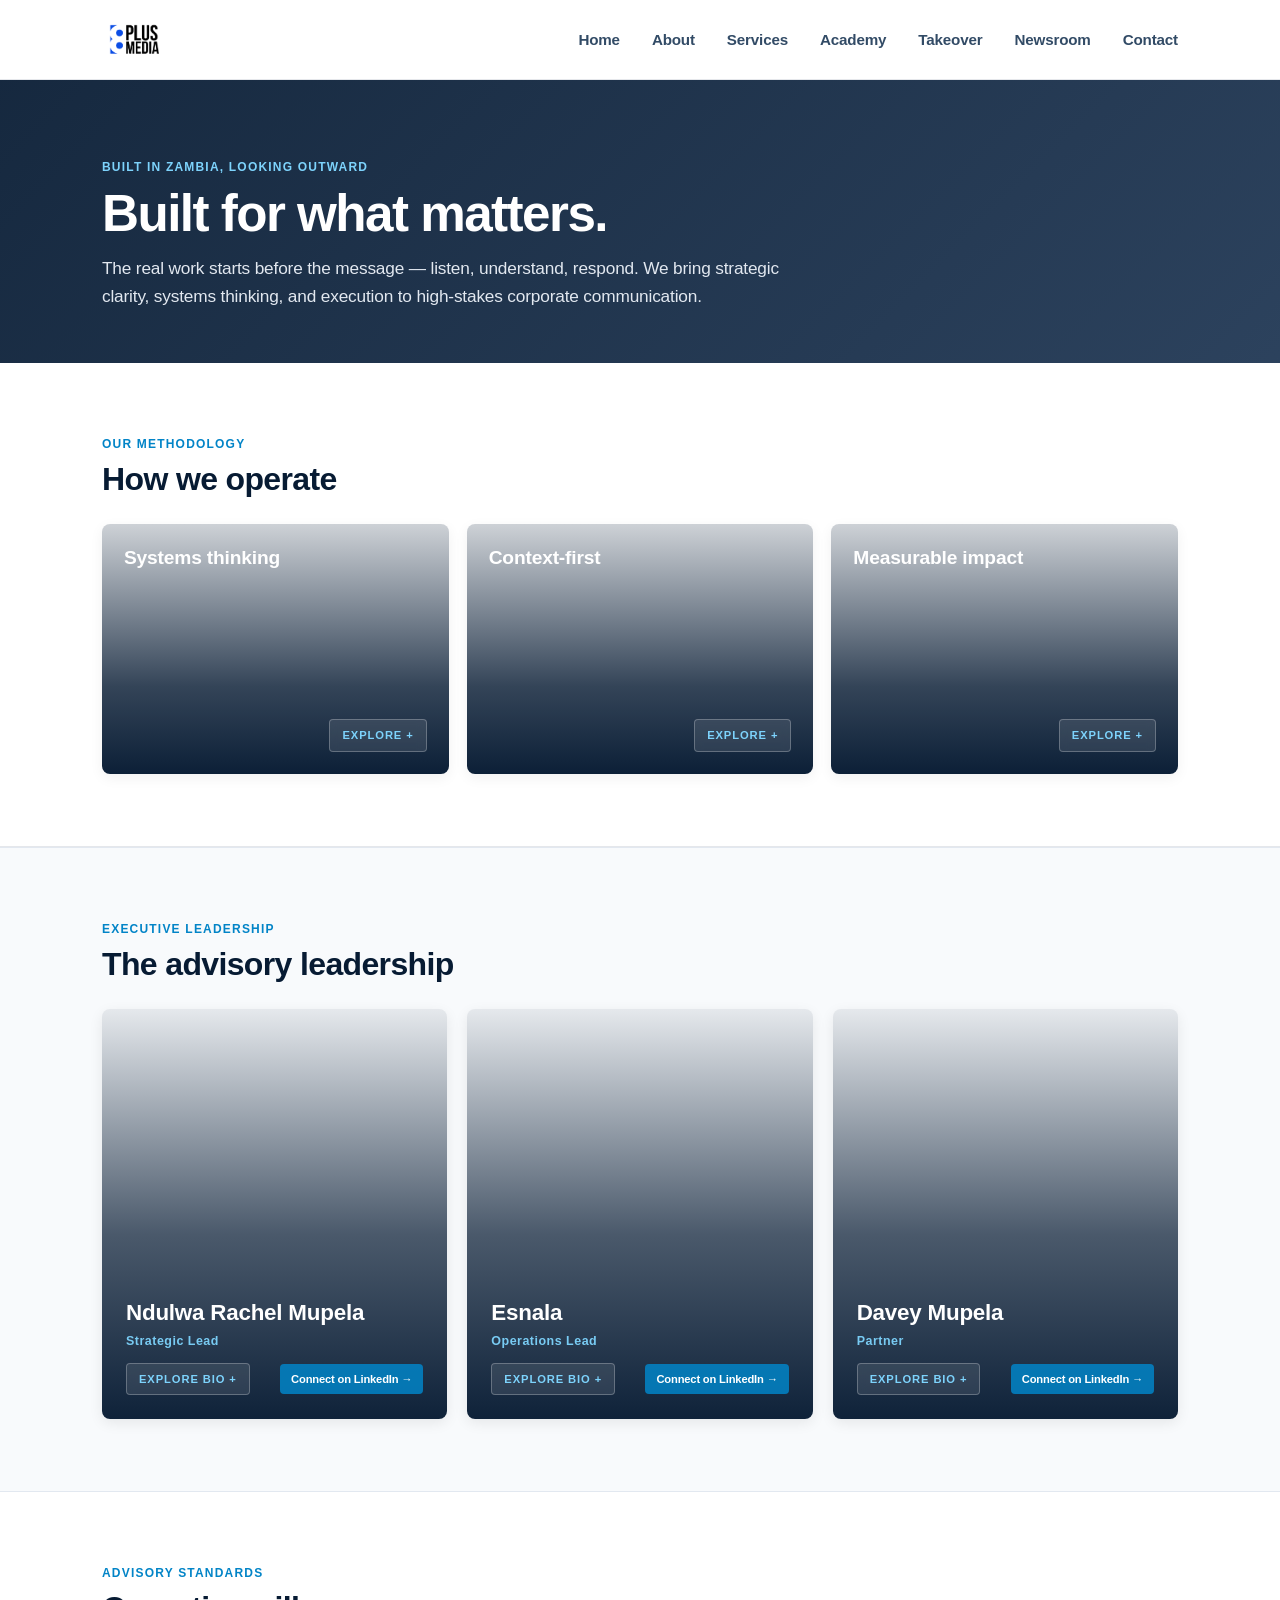
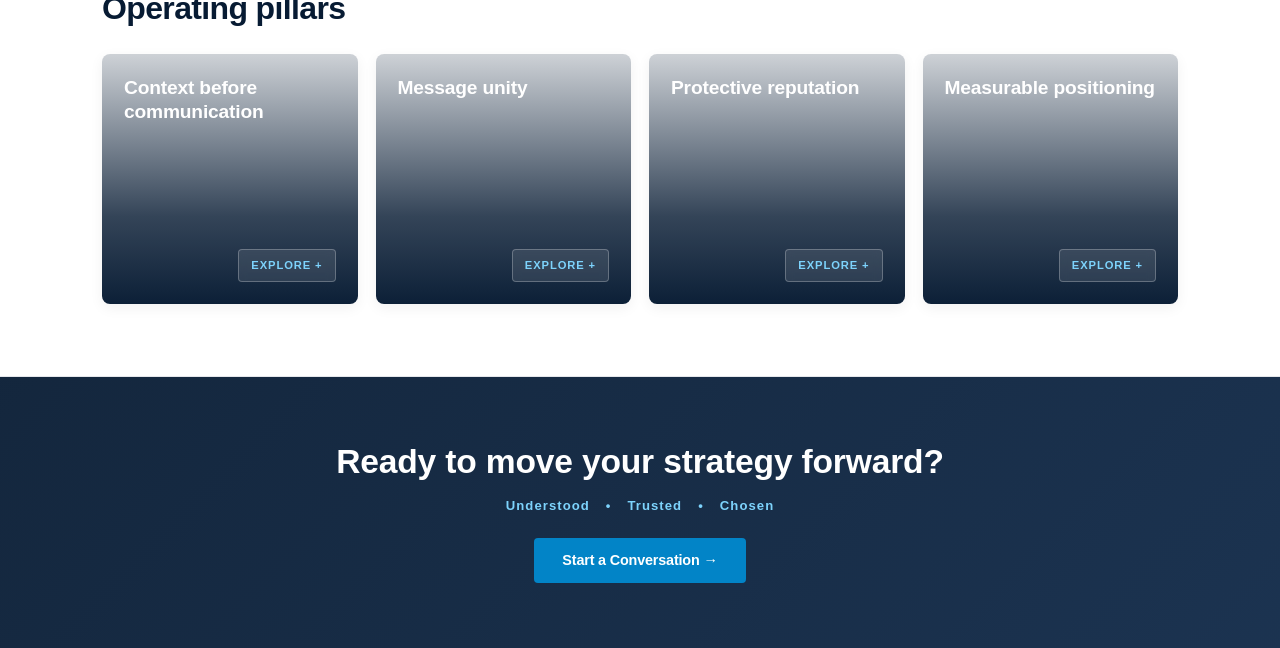
==== about.html @ b566c493 "Update about.html" ====
<!DOCTYPE html>
<html lang="en">
<head>
    <meta charset="UTF-8">
    <meta name="viewport" content="width=device-width, initial-scale=1.0">

    <title>About | Eightplus Media</title>
    <meta name="description" content="Strategic communications advisory grounded in systems thinking, reputation, and measurable impact. Built in Zambia, looking outward.">

    <link rel="stylesheet" href="./style.css">

    <style>
        :root {
            --navy-deep: #071b33;
            --navy-mid: #0f2847;
            --slate-body: #334155;
            --accent-blue: #0284c7;
            --accent-light: #7dd3fc;
            --bg-light: #f8fafc;
            --border: #e2e8f0;
        }

        * {
            box-sizing: border-box;
        }

        html {
            scroll-behavior: smooth;
        }

        body {
            color: var(--slate-body);
            background-color: #ffffff;
            font-family: -apple-system, BlinkMacSystemFont, "Segoe UI", Roboto, Helvetica, Arial, sans-serif;
            line-height: 1.5;
            margin: 0;
            overflow-x: hidden;
        }

        button,
        a {
            font-family: inherit;
        }

        .container {
            width: min(90%, 1200px);
            margin: 0 auto;
        }

        /* =========================
           HERO
        ========================= */

        .page-hero {
            padding: 78px 0 52px;
            background:
                linear-gradient(
                    135deg,
                    rgba(7, 27, 51, 0.94) 0%,
                    rgba(15, 40, 71, 0.88) 100%
                ),
                url('https://images.unsplash.com/photo-1497366216548-37526070297c?auto=format&fit=crop&w=1920&q=80')
                center/cover no-repeat;
            color: #ffffff;
        }

        .hero-tagline {
            font-size: 0.75rem;
            font-weight: 700;
            text-transform: uppercase;
            letter-spacing: 0.1em;
            color: var(--accent-light);
            display: block;
            margin-bottom: 10px;
        }

        .page-title {
            font-size: clamp(2.25rem, 5vw, 3.2rem);
            font-weight: 800;
            line-height: 1.08;
            margin: 0 0 14px;
            letter-spacing: -0.03em;
        }

        .hero-description {
            font-size: 1.08rem;
            font-weight: 400;
            color: #e2e8f0;
            max-width: 720px;
            margin: 0;
            line-height: 1.6;
        }

        /* =========================
           GENERAL SECTIONS
        ========================= */

        .section-padding {
            padding: 72px 0;
        }

        .eyebrow {
            font-size: 0.75rem;
            font-weight: 700;
            text-transform: uppercase;
            letter-spacing: 0.1em;
            color: var(--accent-blue);
            display: block;
            margin-bottom: 7px;
        }

        .section-title {
            font-size: clamp(1.7rem, 4vw, 2rem);
            font-weight: 750;
            margin: 0 0 26px;
            color: var(--navy-deep);
            letter-spacing: -0.02em;
            line-height: 1.2;
        }

        /* =========================
           APPROACH / PILLAR CARDS
        ========================= */

        .grid-3 {
            display: grid;
            grid-template-columns: repeat(3, minmax(0, 1fr));
            gap: 18px;
        }

        .grid-4 {
            display: grid;
            grid-template-columns: repeat(4, minmax(0, 1fr));
            gap: 18px;
        }

        .about-card {
            position: relative;
            min-height: 250px;
            border-radius: 8px;
            overflow: hidden;
            display: flex;
            flex-direction: column;
            justify-content: space-between;
            padding: 22px;
            color: #ffffff;
            cursor: pointer;
            box-shadow: 0 4px 14px rgba(0, 0, 0, 0.06);
            transition:
                transform 0.3s ease,
                box-shadow 0.3s ease;
        }

        .about-card::before {
            content: '';
            position: absolute;
            inset: 0;
            background-size: cover;
            background-position: center;
            transition: transform 0.5s ease;
            z-index: 1;
        }

        .about-card::after {
            content: '';
            position: absolute;
            inset: 0;
            background:
                linear-gradient(
                    180deg,
                    rgba(7, 27, 51, 0.2) 0%,
                    rgba(7, 27, 51, 0.82) 65%,
                    rgba(7, 27, 51, 0.98) 100%
                );
            z-index: 2;
        }

        .about-card:hover {
            transform: translateY(-3px);
            box-shadow: 0 12px 25px rgba(7, 27, 51, 0.12);
        }

        .about-card:hover::before {
            transform: scale(1.05);
        }

        .card-app-1::before {
            background-image: url('https://images.unsplash.com/photo-1507679799987-c73779587ccf?auto=format&fit=crop&w=800&q=80');
        }

        .card-app-2::before {
            background-image: url('https://images.unsplash.com/photo-1522071820081-009f0129c71c?auto=format&fit=crop&w=800&q=80');
        }

        .card-app-3::before {
            background-image: url('https://images.unsplash.com/photo-1464822759023-fed622ff2c3b?auto=format&fit=crop&w=800&q=80');
        }

        .card-pil-1::before {
            background-image: url('https://images.unsplash.com/photo-1455390582262-044cdead277a?auto=format&fit=crop&w=800&q=80');
        }

        .card-pil-2::before {
            background-image: url('https://images.unsplash.com/photo-1511578314322-379afb476865?auto=format&fit=crop&w=800&q=80');
        }

        .card-pil-3::before {
            background-image: url('https://images.unsplash.com/photo-1504384308090-c894fdcc538d?auto=format&fit=crop&w=800&q=80');
        }

        .card-pil-4::before {
            background-image: url('https://images.unsplash.com/photo-1521737604893-d14cc237f11d?auto=format&fit=crop&w=800&q=80');
        }

        .card-top,
        .card-bottom {
            position: relative;
            z-index: 3;
        }

        .card-title {
            font-size: 1.2rem;
            font-weight: 750;
            color: #ffffff;
            margin: 0;
            line-height: 1.25;
        }

        .card-bottom {
            display: flex;
            flex-direction: column;
            align-items: flex-end;
            width: 100%;
        }

        .explore-btn {
            font-size: 0.7rem;
            font-weight: 700;
            letter-spacing: 0.08em;
            color: var(--accent-light);
            text-transform: uppercase;
            background: rgba(255, 255, 255, 0.1);
            backdrop-filter: blur(4px);
            padding: 7px 12px;
            border-radius: 4px;
            border: 1px solid rgba(255, 255, 255, 0.25);
            cursor: pointer;
            transition: all 0.2s ease;
        }

        .about-card:hover .explore-btn,
        .leader-card:hover .explore-btn {
            background: var(--accent-blue);
            border-color: var(--accent-blue);
            color: #ffffff;
        }

        .card-revealed-info {
            display: none;
            width: 100%;
            margin-bottom: 12px;
            padding-top: 10px;
            border-top: 1px solid rgba(255, 255, 255, 0.2);
            animation: fadeIn 0.25s ease;
        }

        .card-subtitle {
            font-size: 0.85rem;
            font-weight: 700;
            color: var(--accent-light);
            margin-bottom: 4px;
        }

        .card-body-text {
            font-size: 0.8rem;
            color: #e2e8f0;
            line-height: 1.5;
        }

        .about-card.is-expanded {
            min-height: 250px;
        }

        .about-card.is-expanded .card-revealed-info {
            display: block;
        }

        /* =========================
           LEADERSHIP
        ========================= */

        .leadership-section {
            background-color: var(--bg-light);
            border-top: 1px solid var(--border);
            border-bottom: 1px solid var(--border);
        }

        .grid-leaders {
            display: grid;
            grid-template-columns: repeat(3, minmax(0, 1fr));
            gap: 20px;
        }

        .leader-card {
            position: relative;
            min-height: 410px;
            border-radius: 8px;
            overflow: hidden;
            display: flex;
            flex-direction: column;
            justify-content: flex-end;
            padding: 24px;
            color: #ffffff;
            cursor: pointer;
            box-shadow: 0 4px 14px rgba(0, 0, 0, 0.08);
            transition:
                transform 0.3s ease,
                box-shadow 0.3s ease;
        }

        .leader-card::before {
            content: '';
            position: absolute;
            inset: 0;
            background-size: cover;
            background-position: center top;
            transition: transform 0.5s ease;
            z-index: 1;
        }

        .leader-card::after {
            content: '';
            position: absolute;
            inset: 0;
            background:
                linear-gradient(
                    180deg,
                    rgba(7, 27, 51, 0.08) 0%,
                    rgba(7, 27, 51, 0.72) 55%,
                    rgba(7, 27, 51, 0.97) 100%
                );
            z-index: 2;
        }

        .leader-card:hover {
            transform: translateY(-3px);
            box-shadow: 0 12px 28px rgba(7, 27, 51, 0.12);
        }

        .leader-card:hover::before {
            transform: scale(1.03);
        }

        .leader-1-img::before {
            background-image: url('https://images.unsplash.com/photo-1573496359142-b8d87734a5a2?auto=format&fit=crop&w=900&q=80');
        }

        .leader-2-img::before {
            background-image: url('https://images.unsplash.com/photo-1580894732413-a75151b1424b?auto=format&fit=crop&w=900&q=80');
        }

        /*
         * Davey Mupela
         * Replace this image URL with Davey's actual portrait
         * when you have it.
         */
        .leader-3-img::before {
            background-image: url('https://images.unsplash.com/photo-1500648767791-00dcc994a43e?auto=format&fit=crop&w=900&q=80');
        }

        .leader-content {
            position: relative;
            z-index: 3;
            width: 100%;
        }

        .leader-name {
            font-size: 1.4rem;
            font-weight: 750;
            color: #ffffff;
            margin: 0 0 5px;
            letter-spacing: -0.01em;
            line-height: 1.2;
        }

        .leader-role-title {
            font-size: 0.78rem;
            font-weight: 700;
            color: var(--accent-light);
            text-transform: none;
            letter-spacing: 0.04em;
            margin: 0;
            opacity: 0.95;
        }

        .leader-revealed-bio {
            display: none;
            margin-top: 14px;
            padding-top: 14px;
            border-top: 1px solid rgba(255, 255, 255, 0.2);
            animation: fadeIn 0.25s ease;
        }

        .leader-bio-text {
            font-size: 0.84rem;
            color: #e2e8f0;
            line-height: 1.5;
            margin-bottom: 16px;
        }

        .leader-footer {
            display: flex;
            justify-content: space-between;
            align-items: center;
            gap: 10px;
            width: 100%;
            margin-top: 12px;
        }

        .linkedin-link {
            font-size: 0.7rem;
            font-weight: 700;
            color: #ffffff;
            background: rgba(2, 132, 199, 0.85);
            padding: 7px 11px;
            border-radius: 4px;
            text-decoration: none;
            transition: background 0.2s ease;
            display: inline-flex;
            align-items: center;
            gap: 5px;
            white-space: nowrap;
        }

        .linkedin-link:hover {
            background: var(--accent-blue);
        }

        .leader-card.is-expanded .leader-revealed-bio {
            display: block;
        }

        /* =========================
           CLOSING BANNER
        ========================= */

        .closing-banner {
            padding: 65px 0;
            background:
                linear-gradient(
                    135deg,
                    rgba(7, 27, 51, 0.95) 0%,
                    rgba(15, 40, 71, 0.95) 100%
                ),
                url('https://images.unsplash.com/photo-1517245386807-bb43f82c33c4?auto=format&fit=crop&w=1920&q=80')
                center/cover no-repeat;
            color: #ffffff;
            text-align: center;
        }

        .closing-banner h2 {
            font-size: clamp(1.7rem, 4vw, 2.1rem);
            font-weight: 800;
            margin: 0 0 14px;
            line-height: 1.2;
        }

        .brand-pillars {
            display: flex;
            justify-content: center;
            gap: 16px;
            font-size: 0.82rem;
            font-weight: 700;
            letter-spacing: 0.08em;
            color: var(--accent-light);
            margin-bottom: 22px;
        }

        .btn-primary {
            display: inline-block;
            background-color: var(--accent-blue);
            color: #ffffff;
            padding: 12px 28px;
            border-radius: 4px;
            font-weight: 700;
            font-size: 0.9rem;
            text-decoration: none;
            transition: background 0.2s ease;
        }

        .btn-primary:hover {
            background-color: #0369a1;
        }

        /* =========================
           ANIMATION
        ========================= */

        @keyframes fadeIn {
            from {
                opacity: 0;
                transform: translateY(4px);
            }

            to {
                opacity: 1;
                transform: translateY(0);
            }
        }

        /* =========================
           TABLET
        ========================= */

        @media (max-width: 1100px) {
            .grid-4 {
                grid-template-columns: repeat(2, minmax(0, 1fr));
            }

            .grid-leaders {
                grid-template-columns: repeat(2, minmax(0, 1fr));
            }
        }

        /* =========================
           MOBILE
        ========================= */

        @media (max-width: 768px) {

            .container {
                width: 92%;
            }

            .page-hero {
                padding: 58px 0 38px;
            }

            .page-title {
                font-size: 2.15rem;
            }

            .hero-description {
                font-size: 1rem;
                line-height: 1.6;
            }

            .section-padding {
                padding: 55px 0;
            }

            .grid-3,
            .grid-4,
            .grid-leaders {
                grid-template-columns: 1fr;
            }

            .about-card {
                min-height: 220px;
            }

            .leader-card {
                min-height: 350px;
            }

            .leader-footer {
                align-items: stretch;
                flex-direction: column;
            }

            .leader-footer .explore-btn,
            .linkedin-link {
                width: 100%;
                justify-content: center;
                text-align: center;
            }

            .brand-pillars {
                flex-direction: column;
                gap: 5px;
            }

            .btn-primary {
                width: 100%;
                max-width: 320px;
            }
        }

        /* =========================
           SMALL PHONES
        ========================= */

        @media (max-width: 420px) {

            .container {
                width: 92%;
            }

            .page-title {
                font-size: 1.95rem;
            }

            .section-title {
                font-size: 1.65rem;
            }

            .about-card {
                padding: 20px;
            }

            .leader-card {
                min-height: 330px;
                padding: 20px;
            }

            .leader-name {
                font-size: 1.3rem;
            }
        }

        @media (prefers-reduced-motion: reduce) {
            html {
                scroll-behavior: auto;
            }

            .about-card,
            .leader-card,
            .about-card::before,
            .leader-card::before {
                transition: none;
            }
        }
    </style>
</head>

<body>

    <!-- NAVBAR -->
    <div id="navbar-placeholder"></div>

    <main>

        <!-- =========================
             HERO
        ========================= -->

        <section class="page-hero">
            <div class="container">

                <span class="hero-tagline">
                    Built in Zambia, Looking Outward
                </span>

                <h1 class="page-title">
                    Built for what matters.
                </h1>

                <p class="hero-description">
                    The real work starts before the message — listen, understand, respond. We bring strategic clarity, systems thinking, and execution to high-stakes corporate communication.
                </p>

            </div>
        </section>


        <!-- =========================
             OUR APPROACH
        ========================= -->

        <section class="section-padding">

            <div class="container">

                <span class="eyebrow">
                    Our Methodology
                </span>

                <h2 class="section-title">
                    How we operate
                </h2>

                <div class="grid-3">

                    <!-- SYSTEMS THINKING -->

                    <div class="about-card card-app-1">

                        <div class="card-top">
                            <h3 class="card-title">
                                Systems thinking
                            </h3>
                        </div>

                        <div class="card-bottom">

                            <div class="card-revealed-info">
                                <div class="card-subtitle">
                                    Beyond isolated PR tactics.
                                </div>

                                <div class="card-body-text">
                                    We view communications through an organisational lens, mapping stakeholders, regulatory dynamics, and public sentiment before taking action.
                                </div>
                            </div>

                            <button class="explore-btn" type="button">
                                Explore +
                            </button>

                        </div>

                    </div>


                    <!-- CONTEXT FIRST -->

                    <div class="about-card card-app-2">

                        <div class="card-top">
                            <h3 class="card-title">
                                Context-first
                            </h3>
                        </div>

                        <div class="card-bottom">

                            <div class="card-revealed-info">
                                <div class="card-subtitle">
                                    Understand the terrain.
                                </div>

                                <div class="card-body-text">
                                    Every industry operates under distinct pressures. We shape messaging around regulatory context, market realities, and leadership goals.
                                </div>
                            </div>

                            <button class="explore-btn" type="button">
                                Explore +
                            </button>

                        </div>

                    </div>


                    <!-- MEASURABLE IMPACT -->

                    <div class="about-card card-app-3">

                        <div class="card-top">
                            <h3 class="card-title">
                                Measurable impact
                            </h3>
                        </div>

                        <div class="card-bottom">

                            <div class="card-revealed-info">
                                <div class="card-subtitle">
                                    Work that moves outcomes.
                                </div>

                                <div class="card-body-text">
                                    We focus on strategic progression — building narrative authority, protecting institutional trust, and supporting clear decision-making.
                                </div>
                            </div>

                            <button class="explore-btn" type="button">
                                Explore +
                            </button>

                        </div>

                    </div>

                </div>

            </div>

        </section>


        <!-- =========================
             LEADERSHIP
        ========================= -->

        <section class="section-padding leadership-section">

            <div class="container">

                <span class="eyebrow">
                    Executive Leadership
                </span>

                <h2 class="section-title">
                    The advisory leadership
                </h2>

                <div class="grid-leaders">

                    <!-- NDULWA -->

                    <div class="leader-card leader-1-img">

                        <div class="leader-content">

                            <h3 class="leader-name">
                                Ndulwa Rachel Mupela
                            </h3>

                            <p class="leader-role-title">
                                Strategic Lead
                            </p>

                            <div class="leader-revealed-bio">

                                <div class="leader-bio-text">
                                    Specialises in executive positioning, crisis protocol, stakeholder intelligence, and integrated corporate narratives. Advises institutional leadership and financial entities across Southern Africa.
                                </div>

                            </div>

                            <div class="leader-footer">

                                <button class="explore-btn" type="button">
                                    Explore Bio +
                                </button>

                                <a
                                    href="https://linkedin.com"
                                    target="_blank"
                                    rel="noopener"
                                    class="linkedin-link"
                                    onclick="event.stopPropagation();"
                                >
                                    Connect on LinkedIn →
                                </a>

                            </div>

                        </div>

                    </div>


                    <!-- ESNALA -->

                    <div class="leader-card leader-2-img">

                        <div class="leader-content">

                            <h3 class="leader-name">
                                Esnala
                            </h3>

                            <p class="leader-role-title">
                                Operations Lead
                            </p>

                            <div class="leader-revealed-bio">

                                <div class="leader-bio-text">
                                    Directs operational execution, engagement workflows, and client service delivery across core accounts. Ensures project execution and operational alignment across advisory mandates.
                                </div>

                            </div>

                            <div class="leader-footer">

                                <button class="explore-btn" type="button">
                                    Explore Bio +
                                </button>

                                <a
                                    href="https://linkedin.com"
                                    target="_blank"
                                    rel="noopener"
                                    class="linkedin-link"
                                    onclick="event.stopPropagation();"
                                >
                                    Connect on LinkedIn →
                                </a>

                            </div>

                        </div>

                    </div>


                    <!-- DAVEY -->

                    <div class="leader-card leader-3-img">

                        <div class="leader-content">

                            <h3 class="leader-name">
                                Davey Mupela
                            </h3>

                            <p class="leader-role-title">
                                Partner
                            </p>

                            <div class="leader-revealed-bio">

                                <div class="leader-bio-text">
                                    Add Davey's professional profile and area of responsibility here.
                                </div>

                            </div>

                            <div class="leader-footer">

                                <button class="explore-btn" type="button">
                                    Explore Bio +
                                </button>

                                <a
                                    href="https://linkedin.com"
                                    target="_blank"
                                    rel="noopener"
                                    class="linkedin-link"
                                    onclick="event.stopPropagation();"
                                >
                                    Connect on LinkedIn →
                                </a>

                            </div>

                        </div>

                    </div>

                </div>

            </div>

        </section>


        <!-- =========================
             OPERATING PILLARS
        ========================= -->

        <section class="section-padding">

            <div class="container">

                <span class="eyebrow">
                    Advisory Standards
                </span>

                <h2 class="section-title">
                    Operating pillars
                </h2>

                <div class="grid-4">

                    <div class="about-card card-pil-1">

                        <div class="card-top">
                            <h3 class="card-title">
                                Context before communication
                            </h3>
                        </div>

                        <div class="card-bottom">

                            <div class="card-revealed-info">
                                <div class="card-subtitle">
                                    Landscape analysis.
                                </div>

                                <div class="card-body-text">
                                    Understanding regulatory, market, and stakeholder realities before crafting institutional narrative.
                                </div>
                            </div>

                            <button class="explore-btn" type="button">
                                Explore +
                            </button>

                        </div>

                    </div>


                    <div class="about-card card-pil-2">

                        <div class="card-top">
                            <h3 class="card-title">
                                Message unity
                            </h3>
                        </div>

                        <div class="card-bottom">

                            <div class="card-revealed-info">
                                <div class="card-subtitle">
                                    Single-voice alignment.
                                </div>

                                <div class="card-body-text">
                                    Aligning board, executive leadership, and outward media posture under one unified strategy.
                                </div>
                            </div>

                            <button class="explore-btn" type="button">
                                Explore +
                            </button>

                        </div>

                    </div>


                    <div class="about-card card-pil-3">

                        <div class="card-top">
                            <h3 class="card-title">
                                Protective reputation
                            </h3>
                        </div>

                        <div class="card-bottom">

                            <div class="card-revealed-info">
                                <div class="card-subtitle">
                                    Crisis stewardship.
                                </div>

                                <div class="card-body-text">
                                    Active stewardship focused on safeguarding organisational trust and long-term resilience.
                                </div>
                            </div>

                            <button class="explore-btn" type="button">
                                Explore +
                            </button>

                        </div>

                    </div>


                    <div class="about-card card-pil-4">

                        <div class="card-top">
                            <h3 class="card-title">
                                Measurable positioning
                            </h3>
                        </div>

                        <div class="card-bottom">

                            <div class="card-revealed-info">
                                <div class="card-subtitle">
                                    Outcome-driven.
                                </div>

                                <div class="card-body-text">
                                    Focusing on communications milestones that directly advance commercial and strategic targets.
                                </div>
                            </div>

                            <button class="explore-btn" type="button">
                                Explore +
                            </button>

                        </div>

                    </div>

                </div>

            </div>

        </section>


        <!-- =========================
             CLOSING
        ========================= -->

        <section class="closing-banner">

            <div class="container">

                <h2>
                    Ready to move your strategy forward?
                </h2>

                <div class="brand-pillars">
                    <span>Understood</span>
                    <span>•</span>
                    <span>Trusted</span>
                    <span>•</span>
                    <span>Chosen</span>
                </div>

                <a
                    href="contact.html"
                    class="btn-primary"
                >
                    Start a Conversation →
                </a>

            </div>

        </section>

    </main>


    <!-- CARD INTERACTIONS -->

    <script>
        document.addEventListener('DOMContentLoaded', () => {

            /* Approach + Operating Pillar Cards */

            const aboutCards = document.querySelectorAll('.about-card');

            aboutCards.forEach(card => {

                const btn = card.querySelector('.explore-btn');

                card.addEventListener('click', () => {

                    const isExpanded = card.classList.contains('is-expanded');

                    aboutCards.forEach(otherCard => {

                        otherCard.classList.remove('is-expanded');

                        const otherBtn = otherCard.querySelector('.explore-btn');

                        if (otherBtn) {
                            otherBtn.textContent = 'Explore +';
                        }

                    });

                    if (!isExpanded) {

                        card.classList.add('is-expanded');

                        if (btn) {
                            btn.textContent = 'Close -';
                        }

                    }

                });

            });


            /* Leadership Cards */

            const leaderCards = document.querySelectorAll('.leader-card');

            leaderCards.forEach(card => {

                const btn = card.querySelector('.explore-btn');

                card.addEventListener('click', (event) => {

                    if (event.target.closest('.linkedin-link')) {
                        return;
                    }

                    const isExpanded = card.classList.contains('is-expanded');

                    leaderCards.forEach(otherCard => {

                        otherCard.classList.remove('is-expanded');

                        const otherBtn = otherCard.querySelector('.explore-btn');

                        if (otherBtn) {
                            otherBtn.textContent = 'Explore Bio +';
                        }

                    });

                    if (!isExpanded) {

                        card.classList.add('is-expanded');

                        if (btn) {
                            btn.textContent = 'Close Bio -';
                        }

                    }

                });

            });

        });
    </script>

    <script src="./navbar.js" defer></script>

</body>
</html>
---- style.css ----
/* ==========================================================================
   1. BRAND DESIGN SYSTEM & CSS VARIABLES
   ========================================================================== */
:root {
    /* Brand Colors */
    --bg-main: #F3F4F6;        /* Soft Off-White */
    --bg-surface: #FFFFFF;     /* Pure White */
    --bg-dark: #324B66;        /* Deep Slate Blue */
    --text-primary: #324B66;   /* Slate Blue Body Text */
    --text-dark: #000000;      /* Solid Black Headings */
    --text-muted: #64748B;     /* Muted Grey Body Text */
    --text-light: #FFFFFF;     /* Pure White Text */
    --accent-royal: #185EE0;   /* Brand Royal Blue */
    --accent-cyan: #009BFA;    /* Brand Electric Cyan */
    --accent-aqua: #00ECE7;    /* Brand Vibrant Aqua */
    --border-color: #E5E7EB;   /* Divider Lines */

    /* Layout & Spacing */
    --max-width: 1140px;
    --nav-height: 80px;
    --radius-sm: 6px;
    --radius-md: 10px;
    --radius-lg: 16px;
    --transition-fast: 0.2s ease;
    --transition-smooth: 0.35s cubic-bezier(0.16, 1, 0.3, 1);
    --shadow-subtle: 0 4px 20px rgba(50, 75, 102, 0.06);
    --shadow-card: 0 10px 30px rgba(50, 75, 102, 0.08);
}

/* ==========================================================================
   2. RESET & GLOBAL BASE STYLES
   ========================================================================== */
*, *::before, *::after {
    margin: 0;
    padding: 0;
    box-sizing: border-box;
}

html {
    scroll-behavior: smooth;
    font-size: 16px;
    -webkit-text-size-adjust: 100%;
}

body {
    font-family: -apple-system, BlinkMacSystemFont, "Segoe UI", Roboto, "Helvetica Neue", Arial, sans-serif;
    color: var(--text-primary);
    background-color: var(--bg-main);
    line-height: 1.6;
    letter-spacing: -0.011em;
    -webkit-font-smoothing: antialiased;
    -moz-osx-font-smoothing: grayscale;
    overflow-x: hidden;
}

a {
    color: inherit;
    text-decoration: none;
    transition: color var(--transition-fast), border-color var(--transition-fast);
}

ul, ol {
    list-style: none;
}

img, video, svg {
    max-width: 100%;
    height: auto;
    display: block;
}

button, input, textarea, select {
    font: inherit;
    color: inherit;
}

/* GLOBAL NAVBAR & LOGO LOCK */
.navbar .logo img,
.nav-brand img,
#navbar-placeholder img {
    height: 40px !important; /* Adjust height to match your brand style (35px - 45px) */
    width: auto !important;
    max-width: 180px !important;
    object-fit: contain;
    display: block;
}

/* ==========================================================================
   3. TYPOGRAPHY & REUSABLE UTILITIES
   ========================================================================== */
.container {
    width: 100%;
    max-width: var(--max-width);
    margin: 0 auto;
    padding: 0 32px;
}

.section-padding {
    padding: 96px 0;
    border-bottom: 1px solid var(--border-color);
}

.kicker {
    text-transform: uppercase;
    font-size: 0.8125rem;
    letter-spacing: 2.5px;
    font-weight: 700;
    color: var(--accent-royal);
    margin-bottom: 16px;
    display: block;
}

.section-title {
    font-size: 2.25rem;
    font-weight: 700;
    color: var(--text-dark);
    line-height: 1.2;
    letter-spacing: -0.02em;
    margin-bottom: 40px;
}

.lead-text {
    font-size: 1.25rem;
    color: var(--text-primary);
    line-height: 1.6;
    max-width: 760px;
    margin-bottom: 24px;
}

/* Primary Button Component */
.btn {
    display: inline-flex;
    align-items: center;
    justify-content: center;
    background-color: var(--accent-royal);
    color: var(--text-light);
    padding: 16px 32px;
    min-height: 52px;
    font-weight: 600;
    font-size: 0.98rem;
    border-radius: var(--radius-sm);
    box-shadow: 0 4px 14px rgba(24, 94, 224, 0.28);
    border: none;
    cursor: pointer;
    transition: background-color var(--transition-fast), transform var(--transition-fast), box-shadow var(--transition-fast);
    touch-action: manipulation;
}

.btn:hover {
    background-color: var(--accent-cyan);
    color: var(--text-light);
    transform: translateY(-2px);
    box-shadow: 0 6px 20px rgba(0, 155, 250, 0.35);
}

.btn:active {
    transform: translateY(0);
}

.btn-secondary {
    background-color: transparent;
    color: var(--text-dark);
    border: 1px solid var(--border-color);
    box-shadow: none;
}

.btn-secondary:hover {
    background-color: var(--bg-surface);
    border-color: var(--accent-royal);
    color: var(--accent-royal);
    box-shadow: var(--shadow-subtle);
}

/* ==========================================================================
   4. NAVIGATION BAR & MOBILE MENU
   ========================================================================== */
.navbar {
    position: sticky;
    top: 0;
    width: 100%;
    height: var(--nav-height);
    background-color: rgba(255, 255, 255, 0.96);
    backdrop-filter: blur(12px);
    -webkit-backdrop-filter: blur(12px);
    border-bottom: 1px solid var(--border-color);
    z-index: 1000;
    display: flex;
    align-items: center;
}

.nav-container {
    width: 100%;
    max-width: var(--max-width);
    margin: 0 auto;
    padding: 0 32px;
    display: flex;
    justify-content: space-between;
    align-items: center;
}

.nav-logo {
    font-size: 1.35rem;
    font-weight: 800;
    color: var(--text-dark);
    letter-spacing: -0.03em;
    display: flex;
    align-items: center;
    gap: 8px;
}

.nav-links {
    display: flex;
    align-items: center;
    gap: 32px;
}

.nav-links a {
    font-size: 0.95rem;
    font-weight: 600;
    color: var(--text-primary);
    position: relative;
    padding: 8px 0;
}

.nav-links a:hover,
.nav-links a.active {
    color: var(--accent-royal);
}

.nav-links a.active::after {
    content: '';
    position: absolute;
    bottom: -2px;
    left: 0;
    width: 100%;
    height: 2px;
    background-color: var(--accent-royal);
    border-radius: 2px;
}

/* Mobile Toggle Hamburger Icon */
.nav-toggle {
    display: none;
    background: transparent;
    border: none;
    cursor: pointer;
    padding: 8px;
    margin-right: -8px;
}

.nav-toggle span {
    display: block;
    width: 24px;
    height: 2px;
    background-color: var(--text-dark);
    margin: 5px 0;
    transition: transform var(--transition-smooth), opacity var(--transition-fast);
}

/* ==========================================================================
   5. GRID LAYOUTS & CARDS
   ========================================================================== */
.grid-2 {
    display: grid;
    grid-template-columns: repeat(2, 1fr);
    gap: 56px;
    align-items: start;
}

.grid-3 {
    display: grid;
    grid-template-columns: repeat(3, 1fr);
    gap: 32px;
}

/* Generic Card Component */
.card {
    background-color: var(--bg-surface);
    border: 1px solid var(--border-color);
    border-radius: var(--radius-md);
    padding: 36px;
    box-shadow: var(--shadow-subtle);
    transition: transform var(--transition-fast), border-color var(--transition-fast), box-shadow var(--transition-fast);
    display: flex;
    flex-direction: column;
}

.card:hover {
    transform: translateY(-4px);
    border-color: var(--accent-royal);
    box-shadow: var(--shadow-card);
}

.card h3 {
    font-size: 1.35rem;
    font-weight: 700;
    color: var(--text-dark);
    margin-bottom: 12px;
    line-height: 1.3;
}

.card p {
    color: var(--text-primary);
    font-size: 0.98rem;
    line-height: 1.65;
}

/* Leadership Feature Card */
.leadership-card {
    background-color: var(--bg-surface);
    border: 1px solid var(--border-color);
    border-radius: var(--radius-md);
    overflow: hidden;
    display: grid;
    grid-template-columns: 340px 1fr;
    box-shadow: var(--shadow-subtle);
}

.leadership-img {
    width: 100%;
    height: 100%;
    object-fit: cover;
    min-height: 340px;
    background-color: var(--bg-dark);
}

.leadership-info {
    padding: 48px;
}

/* Styled List Bullet Component */
.policy-list {
    list-style: none;
    margin-top: 24px;
}

.policy-list li {
    position: relative;
    padding-left: 28px;
    margin-bottom: 16px;
    color: var(--text-primary);
    font-size: 1rem;
    line-height: 1.5;
}

.policy-list li::before {
    content: "—";
    position: absolute;
    left: 0;
    color: var(--accent-royal);
    font-weight: 700;
}

/* ==========================================================================
   6. FOOTER STYLES
   ========================================================================== */
footer {
    padding: 48px 0;
    border-top: 1px solid var(--border-color);
    color: var(--text-muted);
    font-size: 0.9rem;
    background-color: var(--bg-surface);
}

footer .container {
    display: flex;
    justify-content: space-between;
    align-items: center;
}

/* ==========================================================================
   7. MOBILE & TABLET RESPONSIVE BREAKPOINTS
   ========================================================================== */

/* Tablet Optimization (Max Width: 992px) */
@media (max-width: 992px) {
    .grid-3 {
        grid-template-columns: repeat(2, 1fr);
    }
    
    .grid-2 {
        gap: 36px;
    }

    .leadership-card {
        grid-template-columns: 280px 1fr;
    }
}

/* Mobile Devices (Max Width: 768px) */
@media (max-width: 768px) {
    :root {
        --nav-height: 70px;
    }

    .container {
        padding: 0 20px;
    }

    .section-padding {
        padding: 64px 0;
    }

    .section-title {
        font-size: 1.85rem;
        margin-bottom: 28px;
    }

    .lead-text {
        font-size: 1.1rem;
    }

    /* Responsive Mobile Navigation Drawer */
    .nav-toggle {
        display: block;
    }

    .nav-links {
        position: fixed;
        top: var(--nav-height);
        left: 0;
        width: 100%;
        background-color: var(--bg-surface);
        border-bottom: 1px solid var(--border-color);
        flex-direction: column;
        align-items: flex-start;
        padding: 24px 20px;
        gap: 20px;
        box-shadow: var(--shadow-card);
        transform: translateY(-150%);
        opacity: 0;
        visibility: hidden;
        transition: transform var(--transition-smooth), opacity var(--transition-fast), visibility var(--transition-fast);
    }

    .nav-links.is-active {
        transform: translateY(0);
        opacity: 1;
        visibility: visible;
    }

    .nav-links a {
        font-size: 1.1rem;
        width: 100%;
        padding: 8px 0;
    }

    .nav-links a.active::after {
        bottom: 0;
    }

    /* Stack Grids & Leadership Card */
    .grid-2, 
    .grid-3, 
    .leadership-card {
        grid-template-columns: 1fr;
    }

    .leadership-img {
        min-height: 260px;
        max-height: 340px;
    }

    .leadership-info {
        padding: 28px 20px;
    }

    .card {
        padding: 24px;
    }

    footer .container {
        flex-direction: column;
        gap: 12px;
        text-align: center;
    }
}

/* Ultra-Small Mobile Screens (Max Width: 480px) */
@media (max-width: 480px) {
    .btn {
        width: 100%;
        padding: 14px 20px;
    }
}
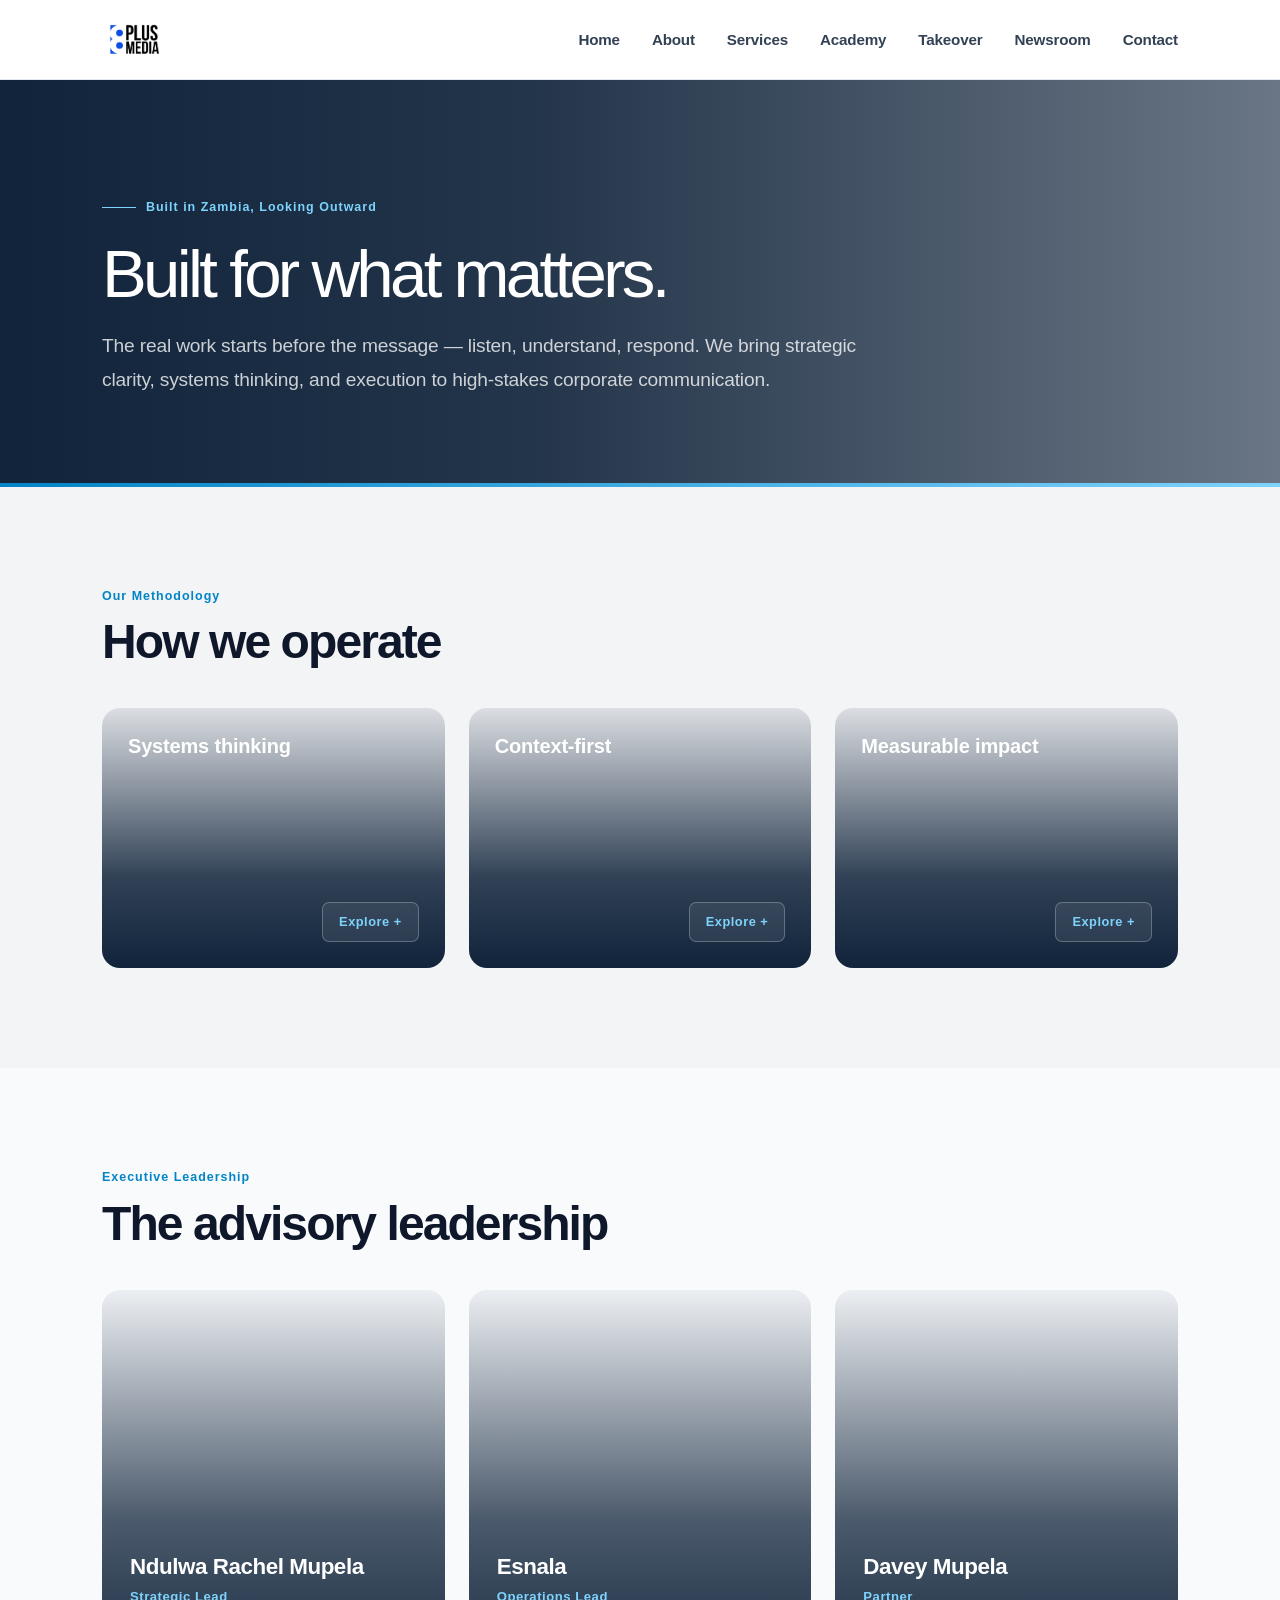
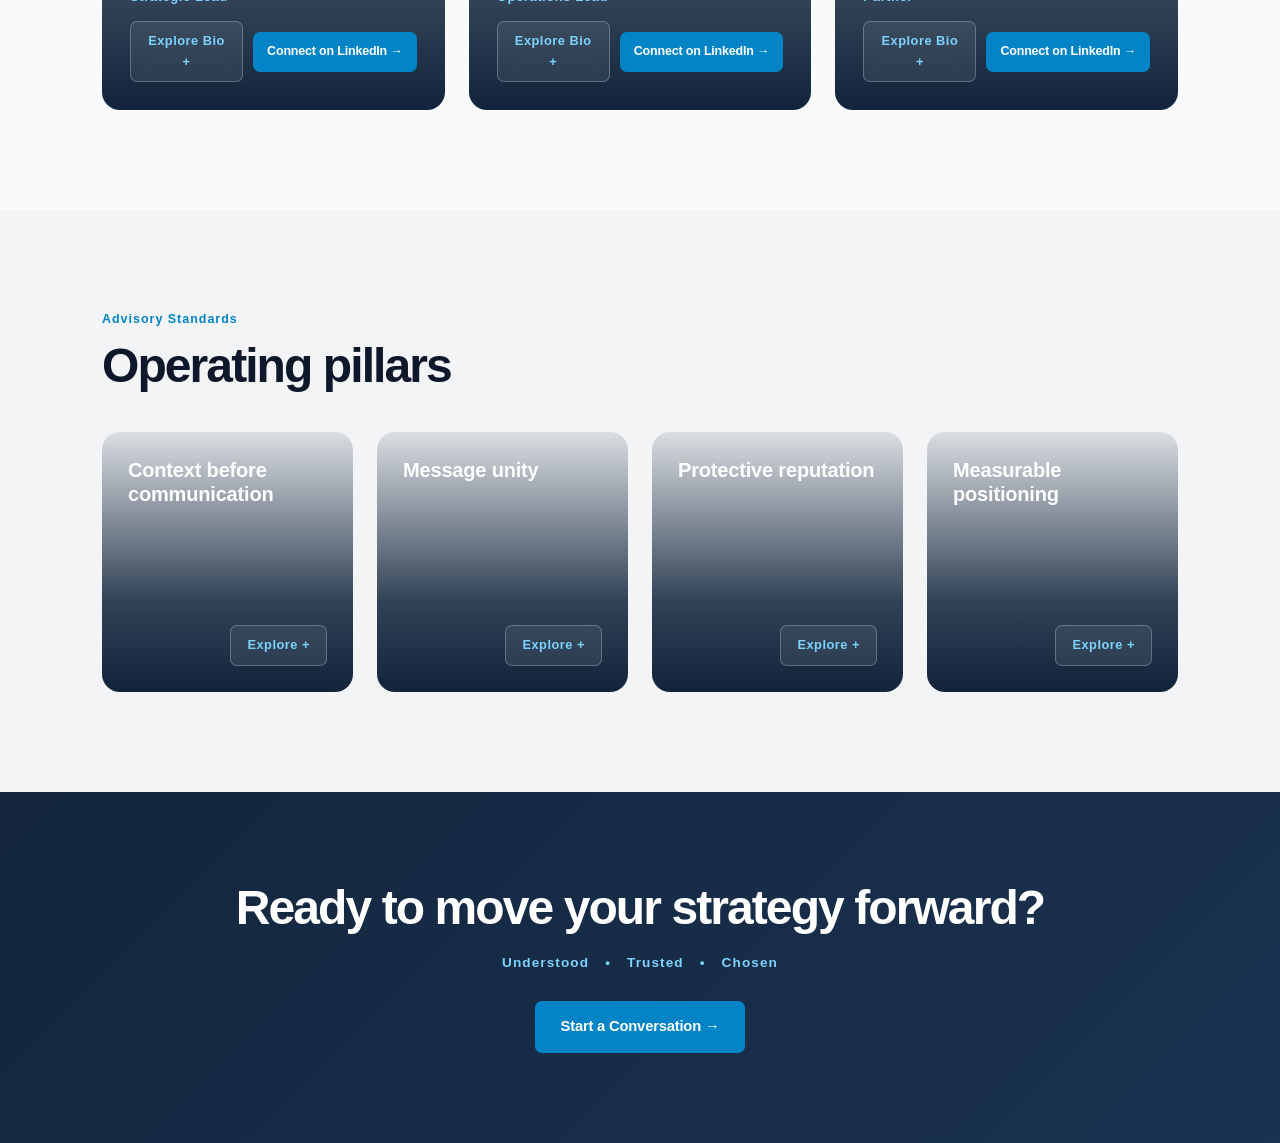
==== commit 5f270e17: "Update about.html" ====
--- a/about.html
+++ b/about.html
@@ -7,177 +7,119 @@
     <title>About | Eightplus Media</title>
     <meta name="description" content="Strategic communications advisory grounded in systems thinking, reputation, and measurable impact. Built in Zambia, looking outward.">
 
+    <!-- Shared site styles (colours, buttons, containers, grids, navbar, footer) -->
     <link rel="stylesheet" href="./style.css">
 
+    <!-- ABOUT PAGE STYLES: only what is unique to this page -->
     <style>
-        :root {
-            --navy-deep: #071b33;
-            --navy-mid: #0f2847;
-            --slate-body: #334155;
-            --accent-blue: #0284c7;
-            --accent-light: #7dd3fc;
-            --bg-light: #f8fafc;
-            --border: #e2e8f0;
-        }
-
-        * {
-            box-sizing: border-box;
-        }
-
-        html {
-            scroll-behavior: smooth;
-        }
-
-        body {
-            color: var(--slate-body);
-            background-color: #ffffff;
-            font-family: -apple-system, BlinkMacSystemFont, "Segoe UI", Roboto, Helvetica, Arial, sans-serif;
-            line-height: 1.5;
-            margin: 0;
-            overflow-x: hidden;
-        }
-
-        button,
-        a {
-            font-family: inherit;
-        }
-
-        .container {
-            width: min(90%, 1200px);
-            margin: 0 auto;
-        }
-
         /* =========================
            HERO
         ========================= */
 
         .page-hero {
-            padding: 78px 0 52px;
+            position: relative;
+            padding: 110px 0 90px;
             background:
                 linear-gradient(
-                    135deg,
-                    rgba(7, 27, 51, 0.94) 0%,
-                    rgba(15, 40, 71, 0.88) 100%
+                    90deg,
+                    rgba(7, 27, 51, 0.96) 0%,
+                    rgba(7, 27, 51, 0.88) 42%,
+                    rgba(7, 27, 51, 0.58) 100%
                 ),
                 url('https://images.unsplash.com/photo-1497366216548-37526070297c?auto=format&fit=crop&w=1920&q=80')
-                center/cover no-repeat;
+                center / cover no-repeat;
             color: #ffffff;
         }
 
-        .hero-tagline {
-            font-size: 0.75rem;
-            font-weight: 700;
-            text-transform: uppercase;
-            letter-spacing: 0.1em;
-            color: var(--accent-light);
-            display: block;
-            margin-bottom: 10px;
-        }
-
-        .page-title {
-            font-size: clamp(2.25rem, 5vw, 3.2rem);
-            font-weight: 800;
-            line-height: 1.08;
-            margin: 0 0 14px;
-            letter-spacing: -0.03em;
-        }
-
-        .hero-description {
-            font-size: 1.08rem;
-            font-weight: 400;
-            color: #e2e8f0;
-            max-width: 720px;
-            margin: 0;
-            line-height: 1.6;
+        .page-hero::after {
+            content: "";
+            position: absolute;
+            bottom: 0;
+            left: 0;
+            right: 0;
+            height: 4px;
+            background: linear-gradient(90deg, var(--primary), var(--accent-blue));
+        }
+
+        /* Smaller than the home/takeover hero title */
+        .page-hero .hero-title {
+            font-size: clamp(2.4rem, 6vw, 4.2rem);
+            margin-bottom: 22px;
+        }
+
+        .page-hero .hero-lead {
+            margin-bottom: 0;
         }
 
         /* =========================
-           GENERAL SECTIONS
+           SECTION SPACING
         ========================= */
 
-        .section-padding {
-            padding: 72px 0;
-        }
-
-        .eyebrow {
-            font-size: 0.75rem;
-            font-weight: 700;
-            text-transform: uppercase;
-            letter-spacing: 0.1em;
-            color: var(--accent-blue);
-            display: block;
-            margin-bottom: 7px;
-        }
-
-        .section-title {
-            font-size: clamp(1.7rem, 4vw, 2rem);
-            font-weight: 750;
-            margin: 0 0 26px;
-            color: var(--navy-deep);
-            letter-spacing: -0.02em;
-            line-height: 1.2;
+        .about-section .section-title {
+            margin-bottom: 40px;
+        }
+
+        /* =========================
+           GRIDS
+        ========================= */
+
+        .grid-4 {
+            display: grid;
+            grid-template-columns: repeat(4, minmax(0, 1fr));
+            gap: 24px;
+        }
+
+        .grid-leaders {
+            display: grid;
+            grid-template-columns: repeat(3, minmax(0, 1fr));
+            gap: 24px;
         }
 
         /* =========================
            APPROACH / PILLAR CARDS
         ========================= */
 
-        .grid-3 {
-            display: grid;
-            grid-template-columns: repeat(3, minmax(0, 1fr));
-            gap: 18px;
-        }
-
-        .grid-4 {
-            display: grid;
-            grid-template-columns: repeat(4, minmax(0, 1fr));
-            gap: 18px;
-        }
-
         .about-card {
             position: relative;
-            min-height: 250px;
-            border-radius: 8px;
-            overflow: hidden;
+            min-height: 260px;
             display: flex;
             flex-direction: column;
             justify-content: space-between;
-            padding: 22px;
+            padding: 26px;
+            overflow: hidden;
+            border-radius: var(--radius-lg);
             color: #ffffff;
             cursor: pointer;
-            box-shadow: 0 4px 14px rgba(0, 0, 0, 0.06);
-            transition:
-                transform 0.3s ease,
-                box-shadow 0.3s ease;
+            isolation: isolate;
+            transition: transform 0.3s ease, box-shadow 0.3s ease;
         }
 
         .about-card::before {
             content: '';
             position: absolute;
             inset: 0;
+            z-index: -2;
             background-size: cover;
             background-position: center;
             transition: transform 0.5s ease;
-            z-index: 1;
         }
 
         .about-card::after {
             content: '';
             position: absolute;
             inset: 0;
-            background:
-                linear-gradient(
-                    180deg,
-                    rgba(7, 27, 51, 0.2) 0%,
-                    rgba(7, 27, 51, 0.82) 65%,
-                    rgba(7, 27, 51, 0.98) 100%
-                );
-            z-index: 2;
+            z-index: -1;
+            background: linear-gradient(
+                180deg,
+                rgba(7, 27, 51, 0.1) 0%,
+                rgba(7, 27, 51, 0.82) 65%,
+                rgba(7, 27, 51, 0.96) 100%
+            );
         }
 
         .about-card:hover {
-            transform: translateY(-3px);
-            box-shadow: 0 12px 25px rgba(7, 27, 51, 0.12);
+            transform: translateY(-6px);
+            box-shadow: 0 25px 45px -20px rgba(7, 27, 51, 0.4);
         }
 
         .about-card:hover::before {
@@ -212,18 +154,12 @@
             background-image: url('https://images.unsplash.com/photo-1521737604893-d14cc237f11d?auto=format&fit=crop&w=800&q=80');
         }
 
-        .card-top,
-        .card-bottom {
-            position: relative;
-            z-index: 3;
-        }
-
         .card-title {
-            font-size: 1.2rem;
-            font-weight: 750;
+            margin: 0;
             color: #ffffff;
-            margin: 0;
-            line-height: 1.25;
+            font-size: 1.25rem;
+            font-weight: 650;
+            line-height: 1.2;
         }
 
         .card-bottom {
@@ -233,52 +169,51 @@
             width: 100%;
         }
 
+        /* Explore / Close button on the cards */
         .explore-btn {
-            font-size: 0.7rem;
-            font-weight: 700;
-            letter-spacing: 0.08em;
-            color: var(--accent-light);
-            text-transform: uppercase;
-            background: rgba(255, 255, 255, 0.1);
-            backdrop-filter: blur(4px);
-            padding: 7px 12px;
-            border-radius: 4px;
+            min-height: 40px;
+            padding: 9px 16px;
             border: 1px solid rgba(255, 255, 255, 0.25);
+            border-radius: var(--radius-sm);
+            background: rgba(255, 255, 255, 0.08);
+            -webkit-backdrop-filter: blur(8px);
+            backdrop-filter: blur(8px);
+            color: var(--accent-blue);
+            font-size: 0.8rem;
+            font-weight: 650;
+            letter-spacing: 0.04em;
             cursor: pointer;
-            transition: all 0.2s ease;
+            touch-action: manipulation;
+            transition: background 0.2s ease, border-color 0.2s ease, color 0.2s ease;
         }
 
         .about-card:hover .explore-btn,
         .leader-card:hover .explore-btn {
-            background: var(--accent-blue);
-            border-color: var(--accent-blue);
+            background: var(--primary);
+            border-color: var(--primary);
             color: #ffffff;
         }
 
         .card-revealed-info {
             display: none;
             width: 100%;
-            margin-bottom: 12px;
-            padding-top: 10px;
+            margin-bottom: 14px;
+            padding-top: 12px;
             border-top: 1px solid rgba(255, 255, 255, 0.2);
             animation: fadeIn 0.25s ease;
         }
 
         .card-subtitle {
-            font-size: 0.85rem;
+            margin-bottom: 4px;
+            color: var(--accent-blue);
+            font-size: 0.9rem;
             font-weight: 700;
-            color: var(--accent-light);
-            margin-bottom: 4px;
         }
 
         .card-body-text {
-            font-size: 0.8rem;
-            color: #e2e8f0;
-            line-height: 1.5;
-        }
-
-        .about-card.is-expanded {
-            min-height: 250px;
+            color: rgba(255, 255, 255, 0.82);
+            font-size: 0.86rem;
+            line-height: 1.55;
         }
 
         .about-card.is-expanded .card-revealed-info {
@@ -289,62 +224,47 @@
            LEADERSHIP
         ========================= */
 
-        .leadership-section {
-            background-color: var(--bg-light);
-            border-top: 1px solid var(--border);
-            border-bottom: 1px solid var(--border);
-        }
-
-        .grid-leaders {
-            display: grid;
-            grid-template-columns: repeat(3, minmax(0, 1fr));
-            gap: 20px;
-        }
-
         .leader-card {
             position: relative;
-            min-height: 410px;
-            border-radius: 8px;
-            overflow: hidden;
+            min-height: 420px;
             display: flex;
             flex-direction: column;
             justify-content: flex-end;
-            padding: 24px;
+            padding: 28px;
+            overflow: hidden;
+            border-radius: var(--radius-lg);
             color: #ffffff;
             cursor: pointer;
-            box-shadow: 0 4px 14px rgba(0, 0, 0, 0.08);
-            transition:
-                transform 0.3s ease,
-                box-shadow 0.3s ease;
+            isolation: isolate;
+            transition: transform 0.3s ease, box-shadow 0.3s ease;
         }
 
         .leader-card::before {
             content: '';
             position: absolute;
             inset: 0;
+            z-index: -2;
             background-size: cover;
             background-position: center top;
             transition: transform 0.5s ease;
-            z-index: 1;
         }
 
         .leader-card::after {
             content: '';
             position: absolute;
             inset: 0;
-            background:
-                linear-gradient(
-                    180deg,
-                    rgba(7, 27, 51, 0.08) 0%,
-                    rgba(7, 27, 51, 0.72) 55%,
-                    rgba(7, 27, 51, 0.97) 100%
-                );
-            z-index: 2;
+            z-index: -1;
+            background: linear-gradient(
+                180deg,
+                rgba(7, 27, 51, 0.05) 0%,
+                rgba(7, 27, 51, 0.72) 55%,
+                rgba(7, 27, 51, 0.96) 100%
+            );
         }
 
         .leader-card:hover {
-            transform: translateY(-3px);
-            box-shadow: 0 12px 28px rgba(7, 27, 51, 0.12);
+            transform: translateY(-6px);
+            box-shadow: 0 25px 45px -20px rgba(7, 27, 51, 0.4);
         }
 
         .leader-card:hover::before {
@@ -369,28 +289,24 @@
         }
 
         .leader-content {
-            position: relative;
-            z-index: 3;
             width: 100%;
         }
 
         .leader-name {
+            margin: 0 0 5px;
+            color: #ffffff;
             font-size: 1.4rem;
-            font-weight: 750;
-            color: #ffffff;
-            margin: 0 0 5px;
-            letter-spacing: -0.01em;
+            font-weight: 650;
             line-height: 1.2;
+            letter-spacing: -0.02em;
         }
 
         .leader-role-title {
-            font-size: 0.78rem;
-            font-weight: 700;
-            color: var(--accent-light);
-            text-transform: none;
+            margin: 0;
+            color: var(--accent-blue);
+            font-size: 0.82rem;
+            font-weight: 600;
             letter-spacing: 0.04em;
-            margin: 0;
-            opacity: 0.95;
         }
 
         .leader-revealed-bio {
@@ -402,10 +318,14 @@
         }
 
         .leader-bio-text {
-            font-size: 0.84rem;
-            color: #e2e8f0;
-            line-height: 1.5;
-            margin-bottom: 16px;
+            margin-bottom: 8px;
+            color: rgba(255, 255, 255, 0.82);
+            font-size: 0.88rem;
+            line-height: 1.55;
+        }
+
+        .leader-card.is-expanded .leader-revealed-bio {
+            display: block;
         }
 
         .leader-footer {
@@ -414,30 +334,28 @@
             align-items: center;
             gap: 10px;
             width: 100%;
-            margin-top: 12px;
+            margin-top: 14px;
         }
 
         .linkedin-link {
-            font-size: 0.7rem;
-            font-weight: 700;
-            color: #ffffff;
-            background: rgba(2, 132, 199, 0.85);
-            padding: 7px 11px;
-            border-radius: 4px;
-            text-decoration: none;
-            transition: background 0.2s ease;
             display: inline-flex;
             align-items: center;
+            justify-content: center;
             gap: 5px;
+            min-height: 40px;
+            padding: 9px 14px;
+            border-radius: var(--radius-sm);
+            background: var(--primary);
+            color: #ffffff;
+            font-size: 0.78rem;
+            font-weight: 650;
             white-space: nowrap;
+            transition: background 0.2s ease;
         }
 
         .linkedin-link:hover {
-            background: var(--accent-blue);
-        }
-
-        .leader-card.is-expanded .leader-revealed-bio {
-            display: block;
+            background: var(--primary-hover);
+            color: #ffffff;
         }
 
         /* =========================
@@ -445,7 +363,7 @@
         ========================= */
 
         .closing-banner {
-            padding: 65px 0;
+            padding: 90px 0;
             background:
                 linear-gradient(
                     135deg,
@@ -453,43 +371,29 @@
                     rgba(15, 40, 71, 0.95) 100%
                 ),
                 url('https://images.unsplash.com/photo-1517245386807-bb43f82c33c4?auto=format&fit=crop&w=1920&q=80')
-                center/cover no-repeat;
+                center / cover no-repeat;
             color: #ffffff;
             text-align: center;
         }
 
         .closing-banner h2 {
-            font-size: clamp(1.7rem, 4vw, 2.1rem);
-            font-weight: 800;
-            margin: 0 0 14px;
-            line-height: 1.2;
+            margin: 0 0 18px;
+            color: #ffffff;
+            font-size: clamp(2rem, 4vw, 3rem);
+            font-weight: 600;
+            line-height: 1.08;
+            letter-spacing: -0.04em;
         }
 
         .brand-pillars {
             display: flex;
             justify-content: center;
             gap: 16px;
-            font-size: 0.82rem;
-            font-weight: 700;
+            margin-bottom: 28px;
+            color: var(--accent-blue);
+            font-size: 0.85rem;
+            font-weight: 650;
             letter-spacing: 0.08em;
-            color: var(--accent-light);
-            margin-bottom: 22px;
-        }
-
-        .btn-primary {
-            display: inline-block;
-            background-color: var(--accent-blue);
-            color: #ffffff;
-            padding: 12px 28px;
-            border-radius: 4px;
-            font-weight: 700;
-            font-size: 0.9rem;
-            text-decoration: none;
-            transition: background 0.2s ease;
-        }
-
-        .btn-primary:hover {
-            background-color: #0369a1;
         }
 
         /* =========================
@@ -512,13 +416,27 @@
            TABLET
         ========================= */
 
+        /* Keep the three approach cards in one row down to 769px
+           (the shared .grid-3 drops to 2 columns at 992px) */
+        @media (min-width: 769px) and (max-width: 992px) {
+            .approach-grid {
+                grid-template-columns: repeat(3, minmax(0, 1fr));
+            }
+        }
+
         @media (max-width: 1100px) {
             .grid-4 {
                 grid-template-columns: repeat(2, minmax(0, 1fr));
             }
-
+        }
+
+        @media (max-width: 900px) {
             .grid-leaders {
-                grid-template-columns: repeat(2, minmax(0, 1fr));
+                grid-template-columns: 1fr;
+            }
+
+            .leader-card {
+                min-height: 380px;
             }
         }
 
@@ -527,62 +445,53 @@
         ========================= */
 
         @media (max-width: 768px) {
-
-            .container {
-                width: 92%;
-            }
-
             .page-hero {
-                padding: 58px 0 38px;
-            }
-
-            .page-title {
-                font-size: 2.15rem;
-            }
-
-            .hero-description {
-                font-size: 1rem;
-                line-height: 1.6;
-            }
-
-            .section-padding {
-                padding: 55px 0;
-            }
-
-            .grid-3,
-            .grid-4,
+                padding: 80px 0 64px;
+                background:
+                    linear-gradient(
+                        180deg,
+                        rgba(7, 27, 51, 0.84) 0%,
+                        rgba(7, 27, 51, 0.94) 100%
+                    ),
+                    url('https://images.unsplash.com/photo-1497366216548-37526070297c?auto=format&fit=crop&w=1000&q=80')
+                    center / cover no-repeat;
+            }
+
+            .about-section .section-title {
+                margin-bottom: 28px;
+            }
+
+            .grid-4 {
+                grid-template-columns: 1fr;
+                gap: 18px;
+            }
+
             .grid-leaders {
-                grid-template-columns: 1fr;
+                gap: 18px;
             }
 
             .about-card {
-                min-height: 220px;
-            }
-
-            .leader-card {
-                min-height: 350px;
+                min-height: 230px;
             }
 
             .leader-footer {
+                flex-direction: column;
                 align-items: stretch;
-                flex-direction: column;
             }
 
             .leader-footer .explore-btn,
             .linkedin-link {
                 width: 100%;
-                justify-content: center;
-                text-align: center;
+            }
+
+            .closing-banner {
+                padding: 70px 0;
             }
 
             .brand-pillars {
                 flex-direction: column;
+                align-items: center;
                 gap: 5px;
-            }
-
-            .btn-primary {
-                width: 100%;
-                max-width: 320px;
             }
         }
 
@@ -591,43 +500,17 @@
         ========================= */
 
         @media (max-width: 420px) {
-
-            .container {
-                width: 92%;
-            }
-
-            .page-title {
-                font-size: 1.95rem;
-            }
-
-            .section-title {
-                font-size: 1.65rem;
-            }
-
             .about-card {
-                padding: 20px;
+                padding: 22px 20px;
             }
 
             .leader-card {
-                min-height: 330px;
-                padding: 20px;
+                min-height: 350px;
+                padding: 22px 20px;
             }
 
             .leader-name {
                 font-size: 1.3rem;
-            }
-        }
-
-        @media (prefers-reduced-motion: reduce) {
-            html {
-                scroll-behavior: auto;
-            }
-
-            .about-card,
-            .leader-card,
-            .about-card::before,
-            .leader-card::before {
-                transition: none;
             }
         }
     </style>
@@ -647,15 +530,15 @@
         <section class="page-hero">
             <div class="container">
 
-                <span class="hero-tagline">
+                <span class="hero-badge">
                     Built in Zambia, Looking Outward
                 </span>
 
-                <h1 class="page-title">
+                <h1 class="hero-title">
                     Built for what matters.
                 </h1>
 
-                <p class="hero-description">
+                <p class="hero-lead">
                     The real work starts before the message — listen, understand, respond. We bring strategic clarity, systems thinking, and execution to high-stakes corporate communication.
                 </p>
 
@@ -667,11 +550,11 @@
              OUR APPROACH
         ========================= -->
 
-        <section class="section-padding">
+        <section class="page-section about-section">
 
             <div class="container">
 
-                <span class="eyebrow">
+                <span class="section-tag">
                     Our Methodology
                 </span>
 
@@ -679,7 +562,7 @@
                     How we operate
                 </h2>
 
-                <div class="grid-3">
+                <div class="grid-3 approach-grid">
 
                     <!-- SYSTEMS THINKING -->
 
@@ -784,11 +667,11 @@
              LEADERSHIP
         ========================= -->
 
-        <section class="section-padding leadership-section">
+        <section class="page-section section-alt about-section">
 
             <div class="container">
 
-                <span class="eyebrow">
+                <span class="section-tag">
                     Executive Leadership
                 </span>
 
@@ -943,11 +826,11 @@
              OPERATING PILLARS
         ========================= -->
 
-        <section class="section-padding">
+        <section class="page-section about-section">
 
             <div class="container">
 
-                <span class="eyebrow">
+                <span class="section-tag">
                     Advisory Standards
                 </span>
 
@@ -1101,7 +984,7 @@
 
                 <a
                     href="contact.html"
-                    class="btn-primary"
+                    class="btn btn-primary"
                 >
                     Start a Conversation →
                 </a>
--- a/style.css
+++ b/style.css
@@ -1,30 +1,45 @@
 /* ==========================================================================
    1. BRAND DESIGN SYSTEM & CSS VARIABLES
+   Palette and components now follow the Industry Takeover page, so every
+   page on the site shares one look. Legacy variable names are kept as
+   aliases so existing pages do not break.
    ========================================================================== */
 :root {
-    /* Brand Colors */
-    --bg-main: #F3F4F6;        /* Soft Off-White */
-    --bg-surface: #FFFFFF;     /* Pure White */
-    --bg-dark: #324B66;        /* Deep Slate Blue */
-    --text-primary: #324B66;   /* Slate Blue Body Text */
-    --text-dark: #000000;      /* Solid Black Headings */
-    --text-muted: #64748B;     /* Muted Grey Body Text */
-    --text-light: #FFFFFF;     /* Pure White Text */
-    --accent-royal: #185EE0;   /* Brand Royal Blue */
-    --accent-cyan: #009BFA;    /* Brand Electric Cyan */
-    --accent-aqua: #00ECE7;    /* Brand Vibrant Aqua */
-    --border-color: #E5E7EB;   /* Divider Lines */
-
-    /* Layout & Spacing */
+    /* Core palette (matches Industry Takeover) */
+    --primary: #0284c7;
+    --primary-hover: #0369a1;
+    --dark-navy: #071b33;
+    --slate-bg: #0f172a;
+    --accent-blue: #7dd3fc;
+    --soft-blue: #eaf6fc;
+    --light-bg: #f8fafc;
+    --card-border: #e2e8f0;
+
+    /* Surfaces & text */
+    --bg-main: #F3F4F6;
+    --bg-surface: #FFFFFF;
+    --bg-dark: var(--dark-navy);
+    --text-primary: #334155;
+    --text-dark: #0f172a;
+    --text-muted: #475569;
+    --text-light: #FFFFFF;
+    --border-color: var(--card-border);
+
+    /* Legacy aliases (older pages still reference these) */
+    --accent-royal: var(--primary);
+    --accent-cyan: var(--primary-hover);
+    --accent-aqua: var(--accent-blue);
+
+    /* Layout & spacing */
     --max-width: 1140px;
     --nav-height: 80px;
-    --radius-sm: 6px;
-    --radius-md: 10px;
-    --radius-lg: 16px;
+    --radius-sm: 7px;
+    --radius-md: 12px;
+    --radius-lg: 18px;
     --transition-fast: 0.2s ease;
     --transition-smooth: 0.35s cubic-bezier(0.16, 1, 0.3, 1);
-    --shadow-subtle: 0 4px 20px rgba(50, 75, 102, 0.06);
-    --shadow-card: 0 10px 30px rgba(50, 75, 102, 0.08);
+    --shadow-subtle: 0 4px 20px rgba(15, 23, 42, 0.06);
+    --shadow-card: 0 14px 30px -15px rgba(15, 23, 42, 0.22);
 }
 
 /* ==========================================================================
@@ -40,6 +55,8 @@
     scroll-behavior: smooth;
     font-size: 16px;
     -webkit-text-size-adjust: 100%;
+    text-size-adjust: 100%;
+    scroll-padding-top: var(--nav-height);
 }
 
 body {
@@ -74,11 +91,21 @@
     color: inherit;
 }
 
+h1, h2, h3, h4 {
+    overflow-wrap: break-word;
+}
+
+/* Visible keyboard focus everywhere */
+:focus-visible {
+    outline: 2px solid var(--primary);
+    outline-offset: 3px;
+}
+
 /* GLOBAL NAVBAR & LOGO LOCK */
 .navbar .logo img,
 .nav-brand img,
 #navbar-placeholder img {
-    height: 40px !important; /* Adjust height to match your brand style (35px - 45px) */
+    height: 40px !important;
     width: auto !important;
     max-width: 180px !important;
     object-fit: contain;
@@ -95,80 +122,205 @@
     padding: 0 32px;
 }
 
+/* Section spacing: .page-section is the Industry Takeover name,
+   .section-padding is kept for older pages. They behave the same. */
+.page-section,
 .section-padding {
-    padding: 96px 0;
+    padding: 100px 0;
+}
+
+.section-padding {
     border-bottom: 1px solid var(--border-color);
 }
 
+.section-alt {
+    background: var(--light-bg);
+}
+
+/* Small label above headings: .section-tag (new) and .kicker (legacy) */
+.section-tag,
 .kicker {
-    text-transform: uppercase;
-    font-size: 0.8125rem;
-    letter-spacing: 2.5px;
-    font-weight: 700;
-    color: var(--accent-royal);
-    margin-bottom: 16px;
     display: block;
+    margin-bottom: 10px;
+    color: var(--primary);
+    font-size: 0.78rem;
+    font-weight: 650;
+    letter-spacing: 0.08em;
 }
 
 .section-title {
-    font-size: 2.25rem;
-    font-weight: 700;
+    max-width: 800px;
+    margin: 0 0 18px;
     color: var(--text-dark);
-    line-height: 1.2;
-    letter-spacing: -0.02em;
-    margin-bottom: 40px;
+    font-size: clamp(2rem, 4vw, 3rem);
+    font-weight: 600;
+    line-height: 1.08;
+    letter-spacing: -0.04em;
+}
+
+.section-desc {
+    max-width: 760px;
+    margin: 0 0 48px;
+    color: var(--text-muted);
+    font-size: 1.08rem;
+    line-height: 1.7;
 }
 
 .lead-text {
-    font-size: 1.25rem;
+    font-size: clamp(1.05rem, 1.8vw, 1.25rem);
     color: var(--text-primary);
-    line-height: 1.6;
+    line-height: 1.7;
     max-width: 760px;
     margin-bottom: 24px;
 }
 
-/* Primary Button Component */
+/* ---------- Buttons ---------- */
 .btn {
     display: inline-flex;
     align-items: center;
     justify-content: center;
-    background-color: var(--accent-royal);
+    min-height: 50px;
+    padding: 13px 25px;
+    border-radius: var(--radius-sm);
+    border: 1px solid transparent;
+    background-color: var(--primary);
     color: var(--text-light);
-    padding: 16px 32px;
-    min-height: 52px;
+    font-size: 0.92rem;
     font-weight: 600;
-    font-size: 0.98rem;
-    border-radius: var(--radius-sm);
-    box-shadow: 0 4px 14px rgba(24, 94, 224, 0.28);
-    border: none;
+    text-align: center;
+    text-decoration: none;
     cursor: pointer;
-    transition: background-color var(--transition-fast), transform var(--transition-fast), box-shadow var(--transition-fast);
+    transition: background-color var(--transition-fast), border-color var(--transition-fast),
+                color var(--transition-fast), transform var(--transition-fast);
     touch-action: manipulation;
 }
 
 .btn:hover {
-    background-color: var(--accent-cyan);
+    background-color: var(--primary-hover);
     color: var(--text-light);
     transform: translateY(-2px);
-    box-shadow: 0 6px 20px rgba(0, 155, 250, 0.35);
 }
 
 .btn:active {
     transform: translateY(0);
 }
 
+.btn-primary {
+    background-color: var(--primary);
+    color: var(--text-light);
+}
+
+.btn-primary:hover {
+    background-color: var(--primary-hover);
+}
+
+/* Secondary on light backgrounds (outline) */
 .btn-secondary {
     background-color: transparent;
     color: var(--text-dark);
-    border: 1px solid var(--border-color);
-    box-shadow: none;
+    border-color: var(--card-border);
 }
 
 .btn-secondary:hover {
     background-color: var(--bg-surface);
-    border-color: var(--accent-royal);
-    color: var(--accent-royal);
-    box-shadow: var(--shadow-subtle);
+    border-color: var(--primary);
+    color: var(--primary);
+}
+
+/* Secondary on dark/photo backgrounds (glass) */
+.hero .btn-secondary,
+.takeover-hero .btn-secondary,
+.on-dark .btn-secondary {
+    background: rgba(255, 255, 255, 0.08);
+    color: #ffffff;
+    border-color: rgba(255, 255, 255, 0.25);
+    -webkit-backdrop-filter: blur(8px);
+    backdrop-filter: blur(8px);
+}
+
+.hero .btn-secondary:hover,
+.takeover-hero .btn-secondary:hover,
+.on-dark .btn-secondary:hover {
+    background: rgba(255, 255, 255, 0.15);
+    color: #ffffff;
+    border-color: rgba(255, 255, 255, 0.25);
+}
+
+.btn-full {
+    width: 100%;
+}
+
+/* ---------- Shared hero pattern (for any page) ---------- */
+.hero {
+    position: relative;
+    min-height: 650px;
+    display: flex;
+    align-items: center;
+    padding: 120px 0 100px;
+    background: var(--dark-navy);
+    color: #ffffff;
+    overflow: hidden;
+}
+
+.hero::after {
+    content: "";
+    position: absolute;
+    bottom: 0;
+    left: 0;
+    right: 0;
+    height: 4px;
+    background: linear-gradient(90deg, var(--primary), var(--accent-blue));
+}
+
+.hero .container {
+    position: relative;
+    z-index: 2;
+}
+
+.hero-badge {
+    display: inline-flex;
+    align-items: center;
+    gap: 10px;
+    margin-bottom: 24px;
+    color: var(--accent-blue);
+    font-size: 0.78rem;
+    font-weight: 600;
+    letter-spacing: 0.08em;
+}
+
+.hero-badge::before {
+    content: "";
+    width: 34px;
+    height: 1px;
+    background: var(--accent-blue);
+}
+
+.hero-title {
+    max-width: 900px;
+    margin: 0 0 26px;
+    color: #ffffff;
+    font-size: clamp(2.6rem, 7vw, 5.8rem);
+    font-weight: 500;
+    line-height: 0.98;
+    letter-spacing: -0.055em;
+}
+
+.hero-title span {
+    color: var(--accent-blue);
+}
+
+.hero-lead {
+    max-width: 760px;
+    margin: 0 0 34px;
+    color: rgba(255, 255, 255, 0.78);
+    font-size: clamp(1rem, 1.8vw, 1.2rem);
+    line-height: 1.75;
+}
+
+.hero-actions {
+    display: flex;
+    flex-wrap: wrap;
+    gap: 14px;
 }
 
 /* ==========================================================================
@@ -180,8 +332,8 @@
     width: 100%;
     height: var(--nav-height);
     background-color: rgba(255, 255, 255, 0.96);
+    -webkit-backdrop-filter: blur(12px);
     backdrop-filter: blur(12px);
-    -webkit-backdrop-filter: blur(12px);
     border-bottom: 1px solid var(--border-color);
     z-index: 1000;
     display: flex;
@@ -196,16 +348,17 @@
     display: flex;
     justify-content: space-between;
     align-items: center;
+    gap: 16px;
 }
 
 .nav-logo {
-    font-size: 1.35rem;
-    font-weight: 800;
-    color: var(--text-dark);
-    letter-spacing: -0.03em;
     display: flex;
     align-items: center;
     gap: 8px;
+    color: var(--text-dark);
+    font-size: 1.35rem;
+    font-weight: 800;
+    letter-spacing: -0.03em;
 }
 
 .nav-links {
@@ -215,16 +368,16 @@
 }
 
 .nav-links a {
+    position: relative;
+    padding: 8px 0;
+    color: var(--text-primary);
     font-size: 0.95rem;
     font-weight: 600;
-    color: var(--text-primary);
-    position: relative;
-    padding: 8px 0;
 }
 
 .nav-links a:hover,
 .nav-links a.active {
-    color: var(--accent-royal);
+    color: var(--primary);
 }
 
 .nav-links a.active::after {
@@ -234,27 +387,45 @@
     left: 0;
     width: 100%;
     height: 2px;
-    background-color: var(--accent-royal);
+    background-color: var(--primary);
     border-radius: 2px;
 }
 
-/* Mobile Toggle Hamburger Icon */
+/* Mobile toggle (hamburger) */
 .nav-toggle {
     display: none;
+    min-width: 44px;
+    min-height: 44px;
+    margin-right: -8px;
+    padding: 8px;
     background: transparent;
     border: none;
     cursor: pointer;
-    padding: 8px;
-    margin-right: -8px;
+    touch-action: manipulation;
 }
 
 .nav-toggle span {
     display: block;
     width: 24px;
     height: 2px;
+    margin: 5px auto;
     background-color: var(--text-dark);
-    margin: 5px 0;
     transition: transform var(--transition-smooth), opacity var(--transition-fast);
+}
+
+.nav-toggle.is-active span:nth-child(1),
+.nav-toggle[aria-expanded="true"] span:nth-child(1) {
+    transform: translateY(7px) rotate(45deg);
+}
+
+.nav-toggle.is-active span:nth-child(2),
+.nav-toggle[aria-expanded="true"] span:nth-child(2) {
+    opacity: 0;
+}
+
+.nav-toggle.is-active span:nth-child(3),
+.nav-toggle[aria-expanded="true"] span:nth-child(3) {
+    transform: translateY(-7px) rotate(-45deg);
 }
 
 /* ==========================================================================
@@ -270,65 +441,71 @@
 .grid-3 {
     display: grid;
     grid-template-columns: repeat(3, 1fr);
-    gap: 32px;
-}
-
-/* Generic Card Component */
+    gap: 24px;
+}
+
+/* Grid children may shrink instead of forcing sideways scroll */
+.grid-2 > *,
+.grid-3 > * {
+    min-width: 0;
+}
+
+/* Generic card (same feel as the Industry Takeover cards) */
 .card {
+    display: flex;
+    flex-direction: column;
+    padding: 32px;
     background-color: var(--bg-surface);
-    border: 1px solid var(--border-color);
-    border-radius: var(--radius-md);
-    padding: 36px;
+    border: 1px solid var(--card-border);
+    border-radius: var(--radius-lg);
     box-shadow: var(--shadow-subtle);
     transition: transform var(--transition-fast), border-color var(--transition-fast), box-shadow var(--transition-fast);
-    display: flex;
-    flex-direction: column;
 }
 
 .card:hover {
     transform: translateY(-4px);
-    border-color: var(--accent-royal);
+    border-color: var(--primary);
     box-shadow: var(--shadow-card);
 }
 
 .card h3 {
-    font-size: 1.35rem;
-    font-weight: 700;
+    margin-bottom: 12px;
     color: var(--text-dark);
-    margin-bottom: 12px;
+    font-size: 1.25rem;
+    font-weight: 650;
     line-height: 1.3;
 }
 
 .card p {
-    color: var(--text-primary);
-    font-size: 0.98rem;
+    color: var(--text-muted);
+    font-size: 0.97rem;
     line-height: 1.65;
 }
 
-/* Leadership Feature Card */
+/* Leadership feature card */
 .leadership-card {
-    background-color: var(--bg-surface);
-    border: 1px solid var(--border-color);
-    border-radius: var(--radius-md);
-    overflow: hidden;
     display: grid;
     grid-template-columns: 340px 1fr;
+    overflow: hidden;
+    background-color: var(--bg-surface);
+    border: 1px solid var(--card-border);
+    border-radius: var(--radius-lg);
     box-shadow: var(--shadow-subtle);
 }
 
 .leadership-img {
     width: 100%;
     height: 100%;
+    min-height: 340px;
     object-fit: cover;
-    min-height: 340px;
-    background-color: var(--bg-dark);
+    background-color: var(--dark-navy);
 }
 
 .leadership-info {
     padding: 48px;
 }
 
-/* Styled List Bullet Component */
+/* Styled list */
 .policy-list {
     list-style: none;
     margin-top: 24px;
@@ -336,18 +513,18 @@
 
 .policy-list li {
     position: relative;
+    margin-bottom: 16px;
     padding-left: 28px;
-    margin-bottom: 16px;
     color: var(--text-primary);
     font-size: 1rem;
     line-height: 1.5;
 }
 
 .policy-list li::before {
-    content: "—";
+    content: "\2014";
     position: absolute;
     left: 0;
-    color: var(--accent-royal);
+    color: var(--primary);
     font-weight: 700;
 }
 
@@ -356,28 +533,29 @@
    ========================================================================== */
 footer {
     padding: 48px 0;
+    background-color: var(--bg-surface);
     border-top: 1px solid var(--border-color);
     color: var(--text-muted);
     font-size: 0.9rem;
-    background-color: var(--bg-surface);
 }
 
 footer .container {
     display: flex;
     justify-content: space-between;
     align-items: center;
+    gap: 16px;
 }
 
 /* ==========================================================================
    7. MOBILE & TABLET RESPONSIVE BREAKPOINTS
    ========================================================================== */
 
-/* Tablet Optimization (Max Width: 992px) */
+/* Tablet (max 992px) */
 @media (max-width: 992px) {
     .grid-3 {
         grid-template-columns: repeat(2, 1fr);
     }
-    
+
     .grid-2 {
         gap: 36px;
     }
@@ -385,32 +563,38 @@
     .leadership-card {
         grid-template-columns: 280px 1fr;
     }
-}
-
-/* Mobile Devices (Max Width: 768px) */
+
+    .leadership-info {
+        padding: 36px;
+    }
+}
+
+/* Mobile (max 768px) */
 @media (max-width: 768px) {
     :root {
         --nav-height: 70px;
     }
 
-    .container {
+    .container,
+    .nav-container {
         padding: 0 20px;
     }
 
+    .page-section,
     .section-padding {
-        padding: 64px 0;
-    }
-
-    .section-title {
-        font-size: 1.85rem;
-        margin-bottom: 28px;
-    }
-
-    .lead-text {
-        font-size: 1.1rem;
-    }
-
-    /* Responsive Mobile Navigation Drawer */
+        padding: 70px 0;
+    }
+
+    .section-desc {
+        margin-bottom: 36px;
+    }
+
+    .hero {
+        min-height: 590px;
+        padding: 100px 0 80px;
+    }
+
+    /* Mobile navigation drawer */
     .nav-toggle {
         display: block;
     }
@@ -420,12 +604,15 @@
         top: var(--nav-height);
         left: 0;
         width: 100%;
+        max-height: calc(100vh - var(--nav-height));
+        max-height: calc(100dvh - var(--nav-height));
+        overflow-y: auto;
+        flex-direction: column;
+        align-items: flex-start;
+        gap: 8px;
+        padding: 20px 20px 28px;
         background-color: var(--bg-surface);
         border-bottom: 1px solid var(--border-color);
-        flex-direction: column;
-        align-items: flex-start;
-        padding: 24px 20px;
-        gap: 20px;
         box-shadow: var(--shadow-card);
         transform: translateY(-150%);
         opacity: 0;
@@ -440,20 +627,27 @@
     }
 
     .nav-links a {
+        width: 100%;
+        min-height: 44px;
+        display: flex;
+        align-items: center;
+        padding: 8px 0;
         font-size: 1.1rem;
-        width: 100%;
-        padding: 8px 0;
     }
 
     .nav-links a.active::after {
         bottom: 0;
     }
 
-    /* Stack Grids & Leadership Card */
-    .grid-2, 
-    .grid-3, 
+    /* Stack grids and the leadership card */
+    .grid-2,
+    .grid-3,
     .leadership-card {
         grid-template-columns: 1fr;
+    }
+
+    .grid-3 {
+        gap: 18px;
     }
 
     .leadership-img {
@@ -462,7 +656,7 @@
     }
 
     .leadership-info {
-        padding: 28px 20px;
+        padding: 28px 22px;
     }
 
     .card {
@@ -471,15 +665,48 @@
 
     footer .container {
         flex-direction: column;
-        gap: 12px;
         text-align: center;
     }
 }
 
-/* Ultra-Small Mobile Screens (Max Width: 480px) */
+/* Small phones (max 480px) */
 @media (max-width: 480px) {
+    .page-section,
+    .section-padding {
+        padding: 56px 0;
+    }
+
+    .hero {
+        min-height: 560px;
+        padding: 90px 0 64px;
+    }
+
+    .hero-badge {
+        font-size: 0.72rem;
+    }
+
+    .hero-actions {
+        flex-direction: column;
+    }
+
+    .hero-actions .btn,
     .btn {
         width: 100%;
-        padding: 14px 20px;
-    }
-}
+    }
+
+    .card {
+        padding: 22px 20px;
+    }
+}
+
+/* Respect reduced-motion settings */
+@media (prefers-reduced-motion: reduce) {
+    html {
+        scroll-behavior: auto;
+    }
+
+    *, *::before, *::after {
+        transition-duration: 0.01ms !important;
+        animation-duration: 0.01ms !important;
+    }
+}
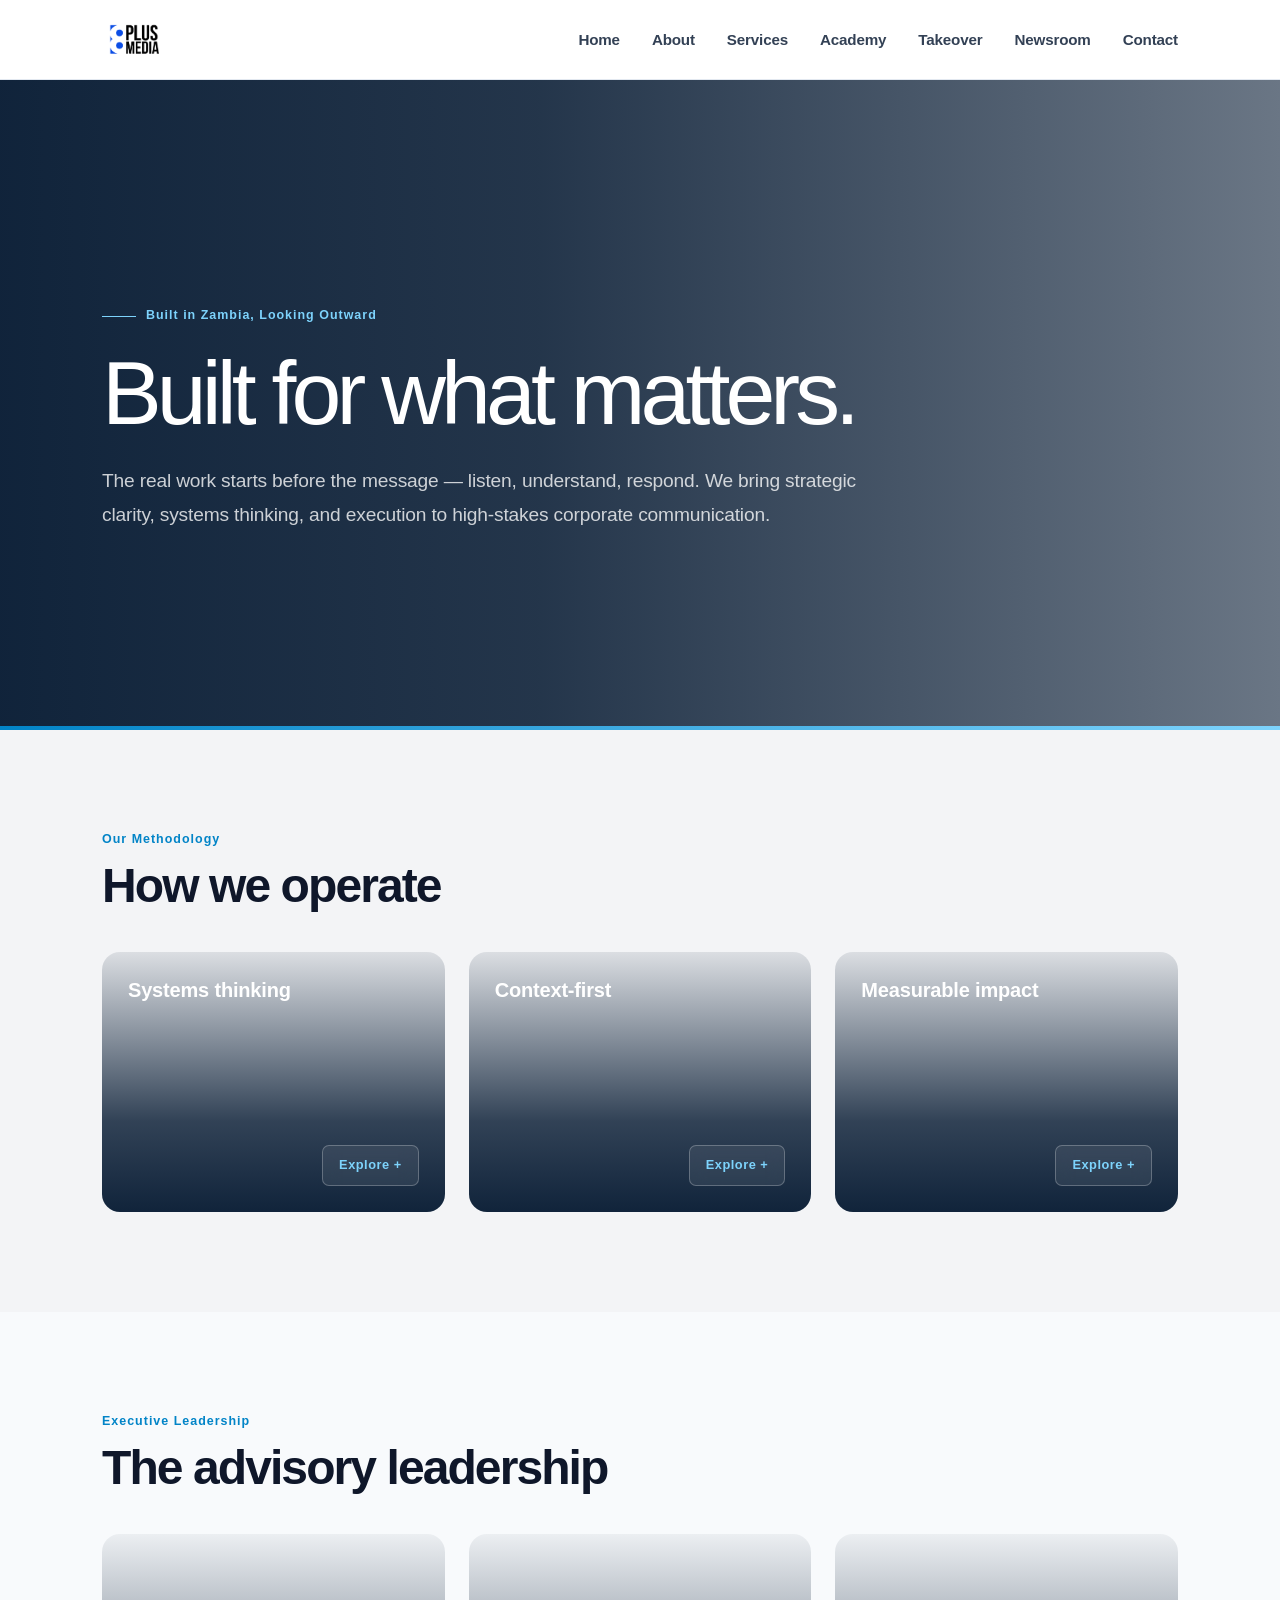
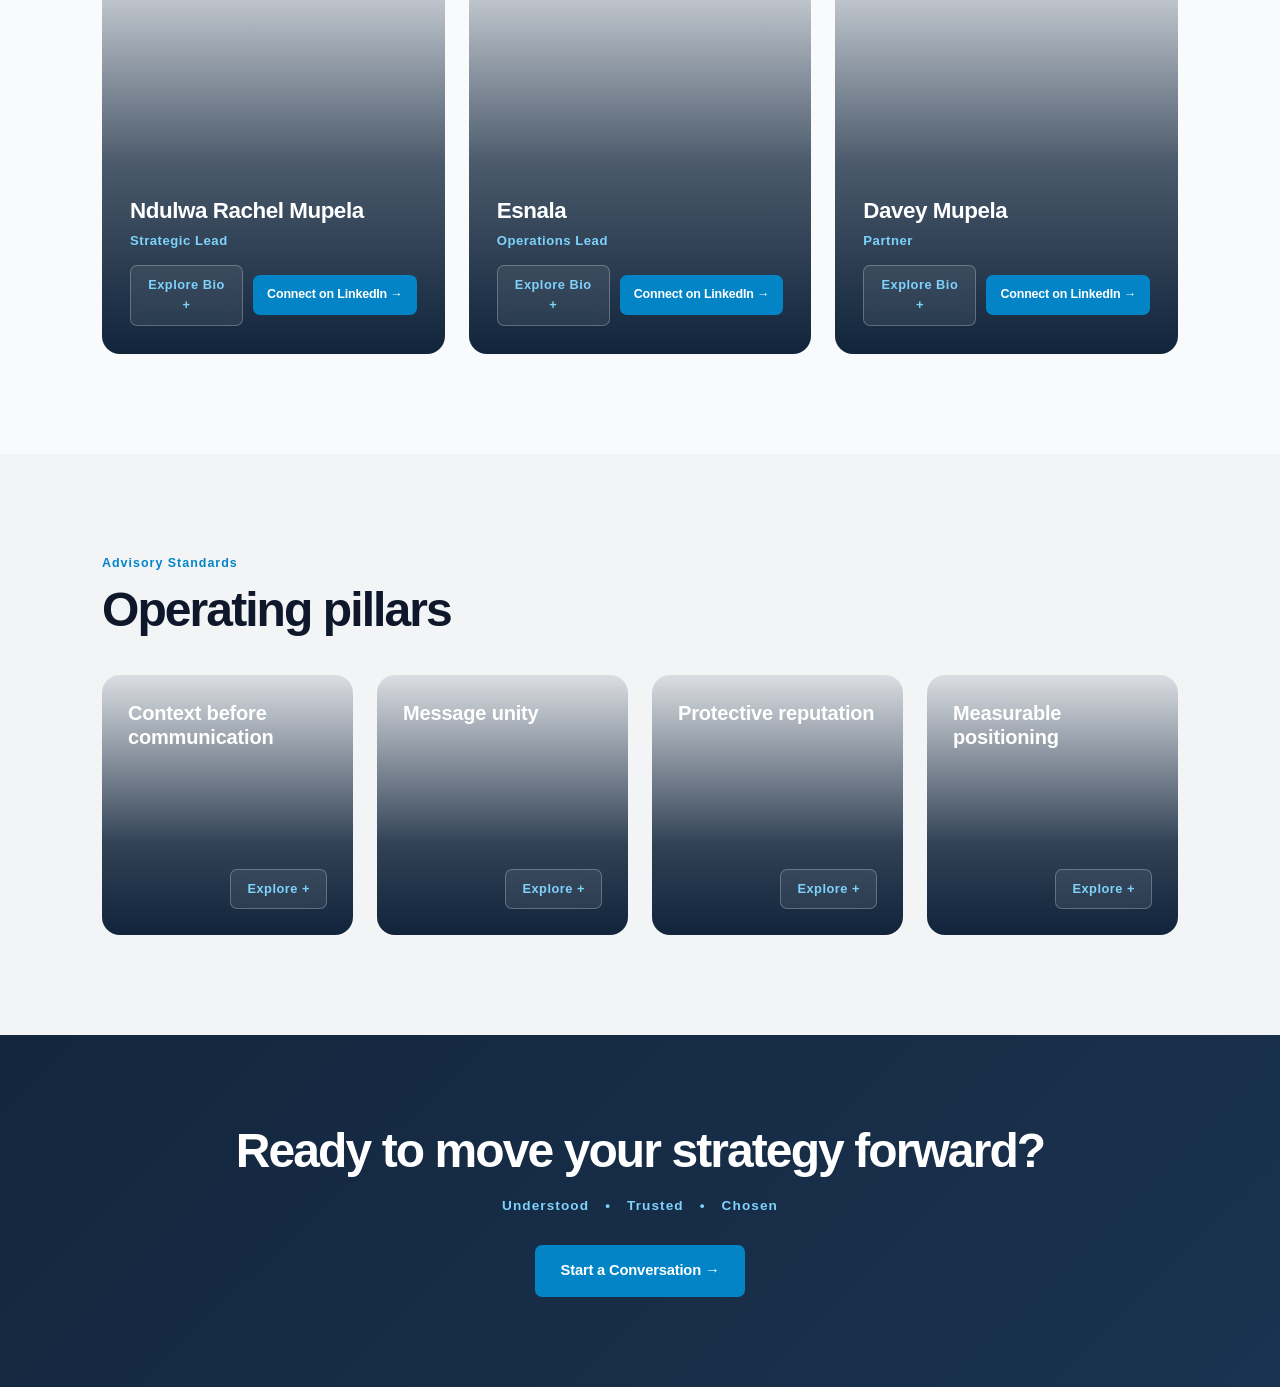
==== commit 561b191e: "Update about.html" ====
--- a/about.html
+++ b/about.html
@@ -17,8 +17,6 @@
         ========================= */
 
         .page-hero {
-            position: relative;
-            padding: 110px 0 90px;
             background:
                 linear-gradient(
                     90deg,
@@ -29,22 +27,6 @@
                 url('https://images.unsplash.com/photo-1497366216548-37526070297c?auto=format&fit=crop&w=1920&q=80')
                 center / cover no-repeat;
             color: #ffffff;
-        }
-
-        .page-hero::after {
-            content: "";
-            position: absolute;
-            bottom: 0;
-            left: 0;
-            right: 0;
-            height: 4px;
-            background: linear-gradient(90deg, var(--primary), var(--accent-blue));
-        }
-
-        /* Smaller than the home/takeover hero title */
-        .page-hero .hero-title {
-            font-size: clamp(2.4rem, 6vw, 4.2rem);
-            margin-bottom: 22px;
         }
 
         .page-hero .hero-lead {
@@ -446,7 +428,6 @@
 
         @media (max-width: 768px) {
             .page-hero {
-                padding: 80px 0 64px;
                 background:
                     linear-gradient(
                         180deg,
@@ -527,7 +508,7 @@
              HERO
         ========================= -->
 
-        <section class="page-hero">
+        <section class="hero page-hero">
             <div class="container">
 
                 <span class="hero-badge">
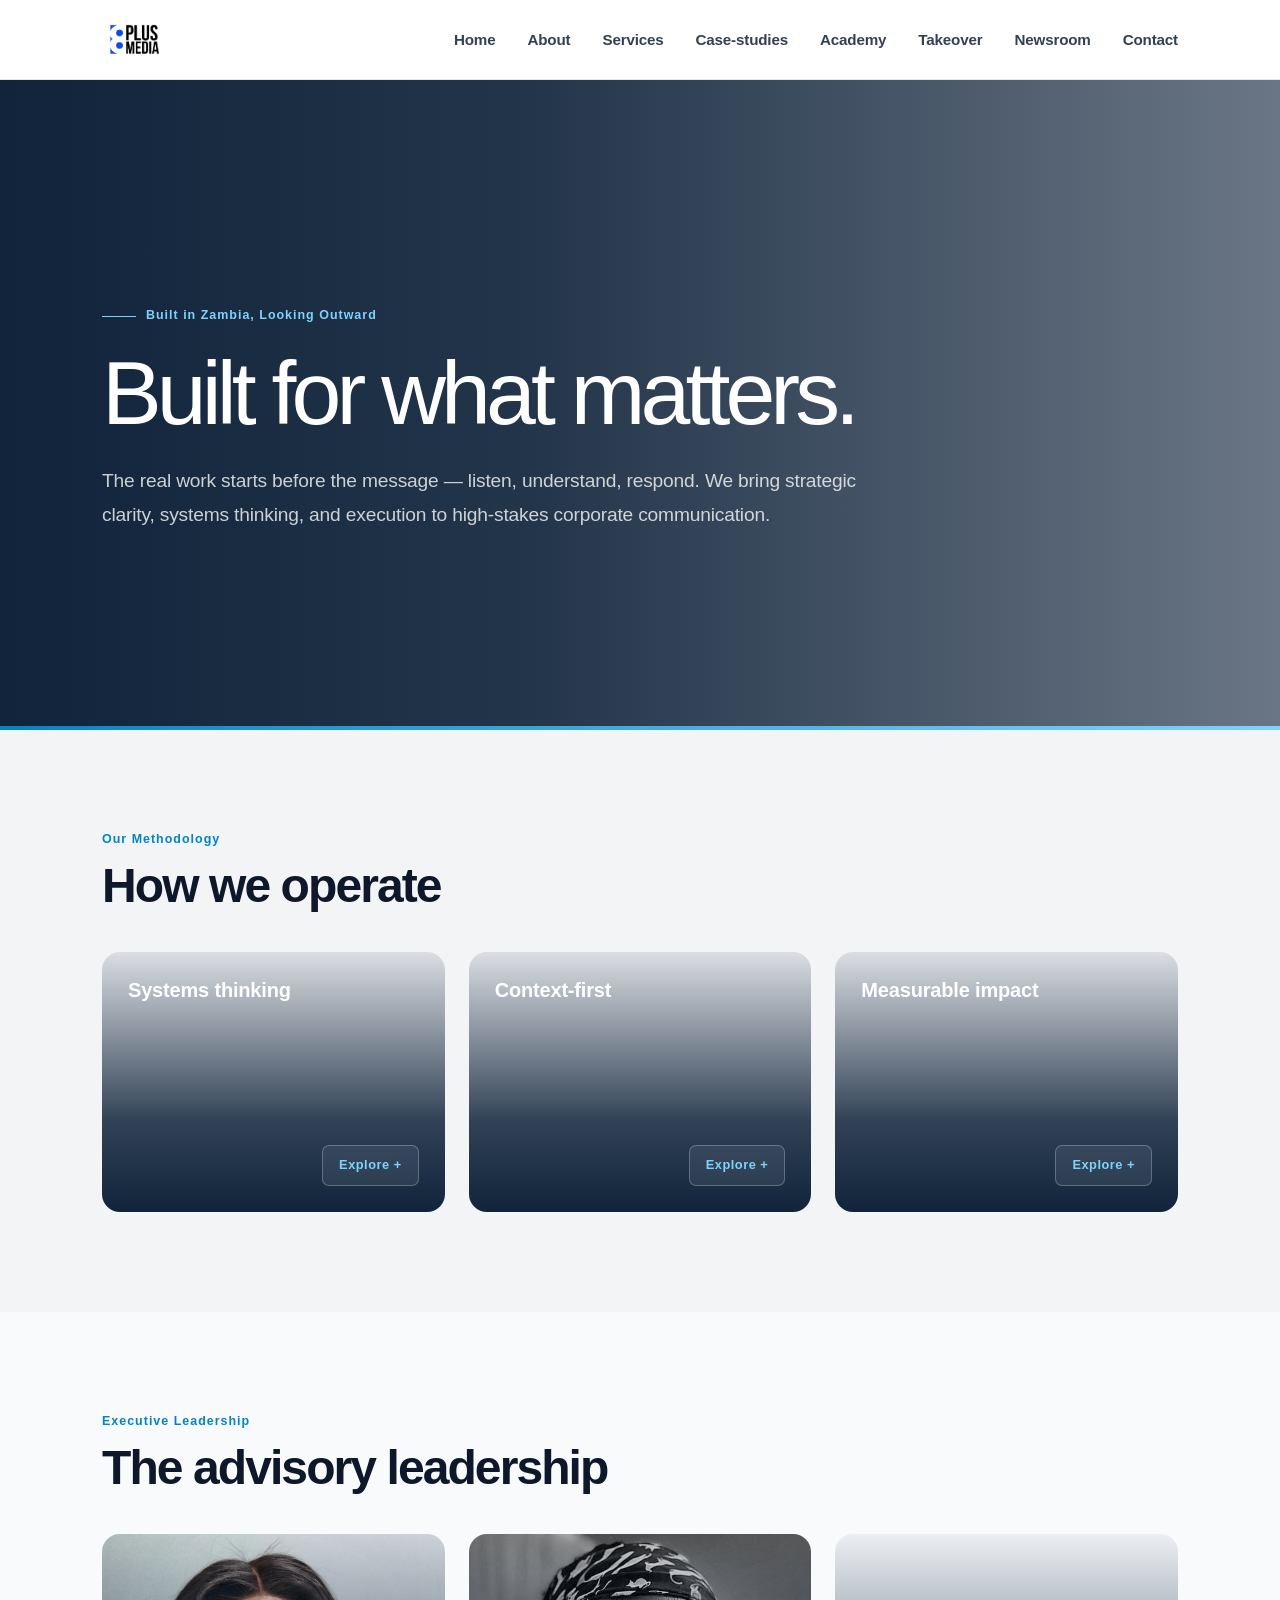
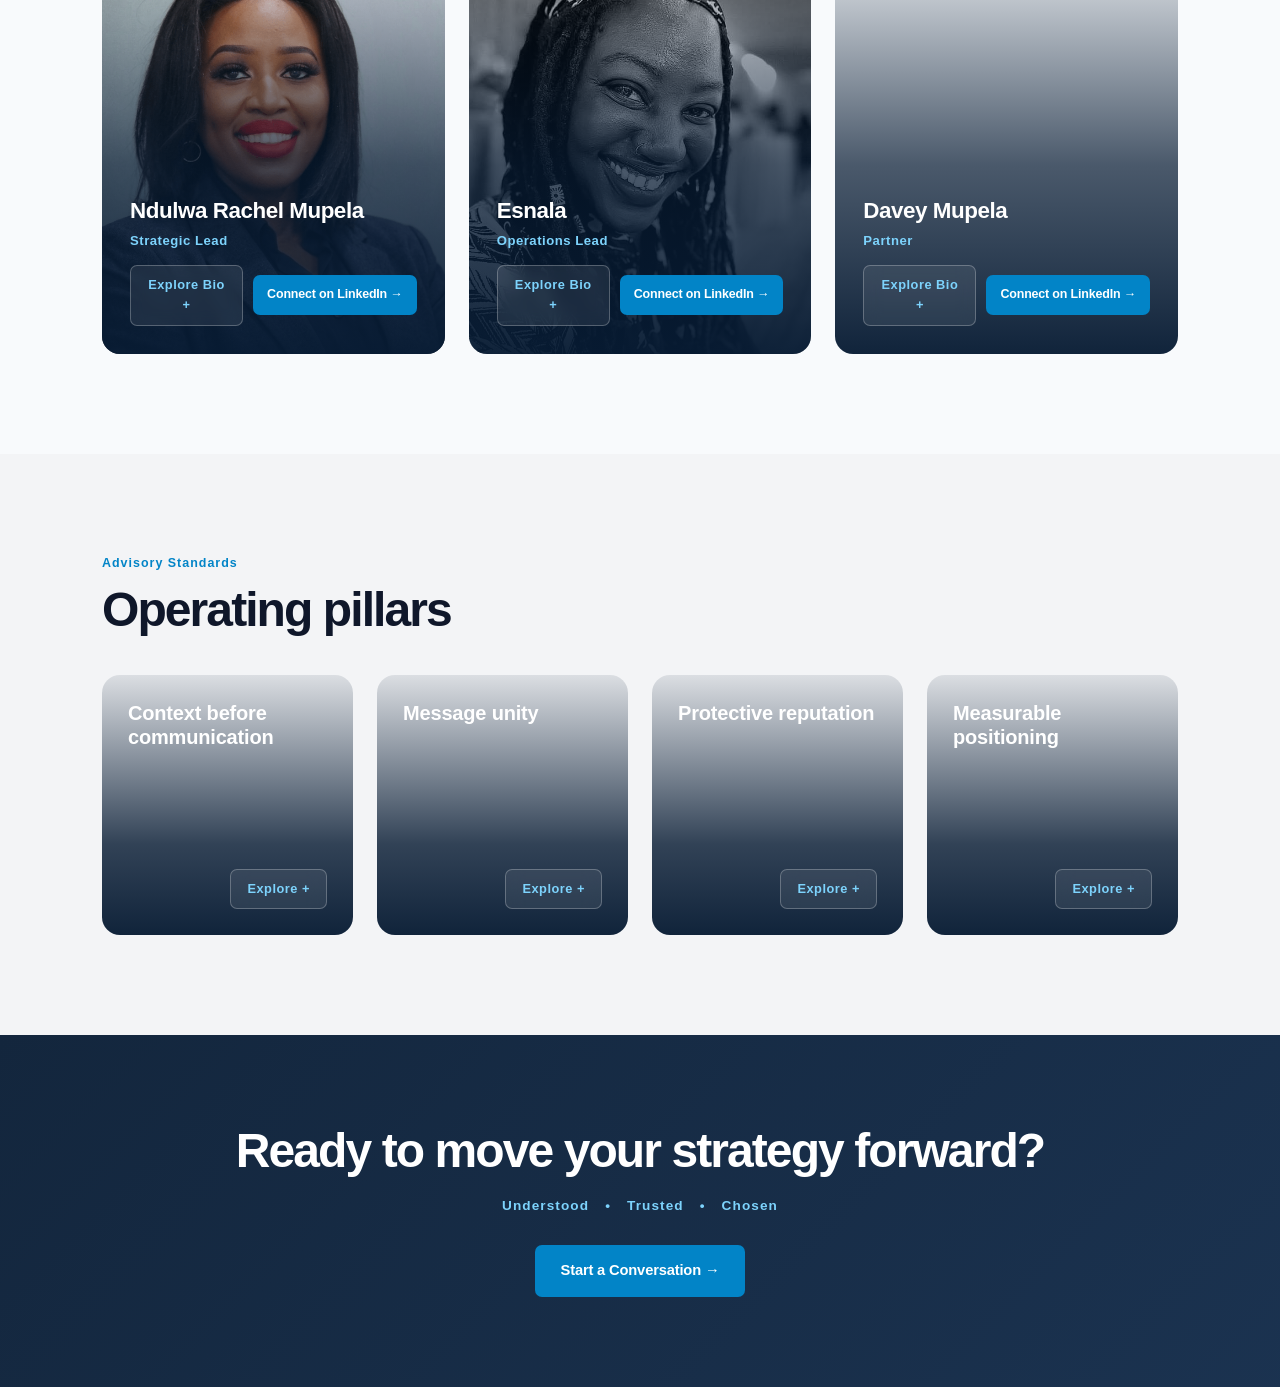
==== commit d9116661: "Update about.html" ====
--- a/about.html
+++ b/about.html
@@ -254,11 +254,11 @@
         }
 
         .leader-1-img::before {
-            background-image: url('https://images.unsplash.com/photo-1573496359142-b8d87734a5a2?auto=format&fit=crop&w=900&q=80');
+            background-image: url('Ndulwa.png');
         }
 
         .leader-2-img::before {
-            background-image: url('https://images.unsplash.com/photo-1580894732413-a75151b1424b?auto=format&fit=crop&w=900&q=80');
+            background-image: url('Nala.jpeg');
         }
 
         /*
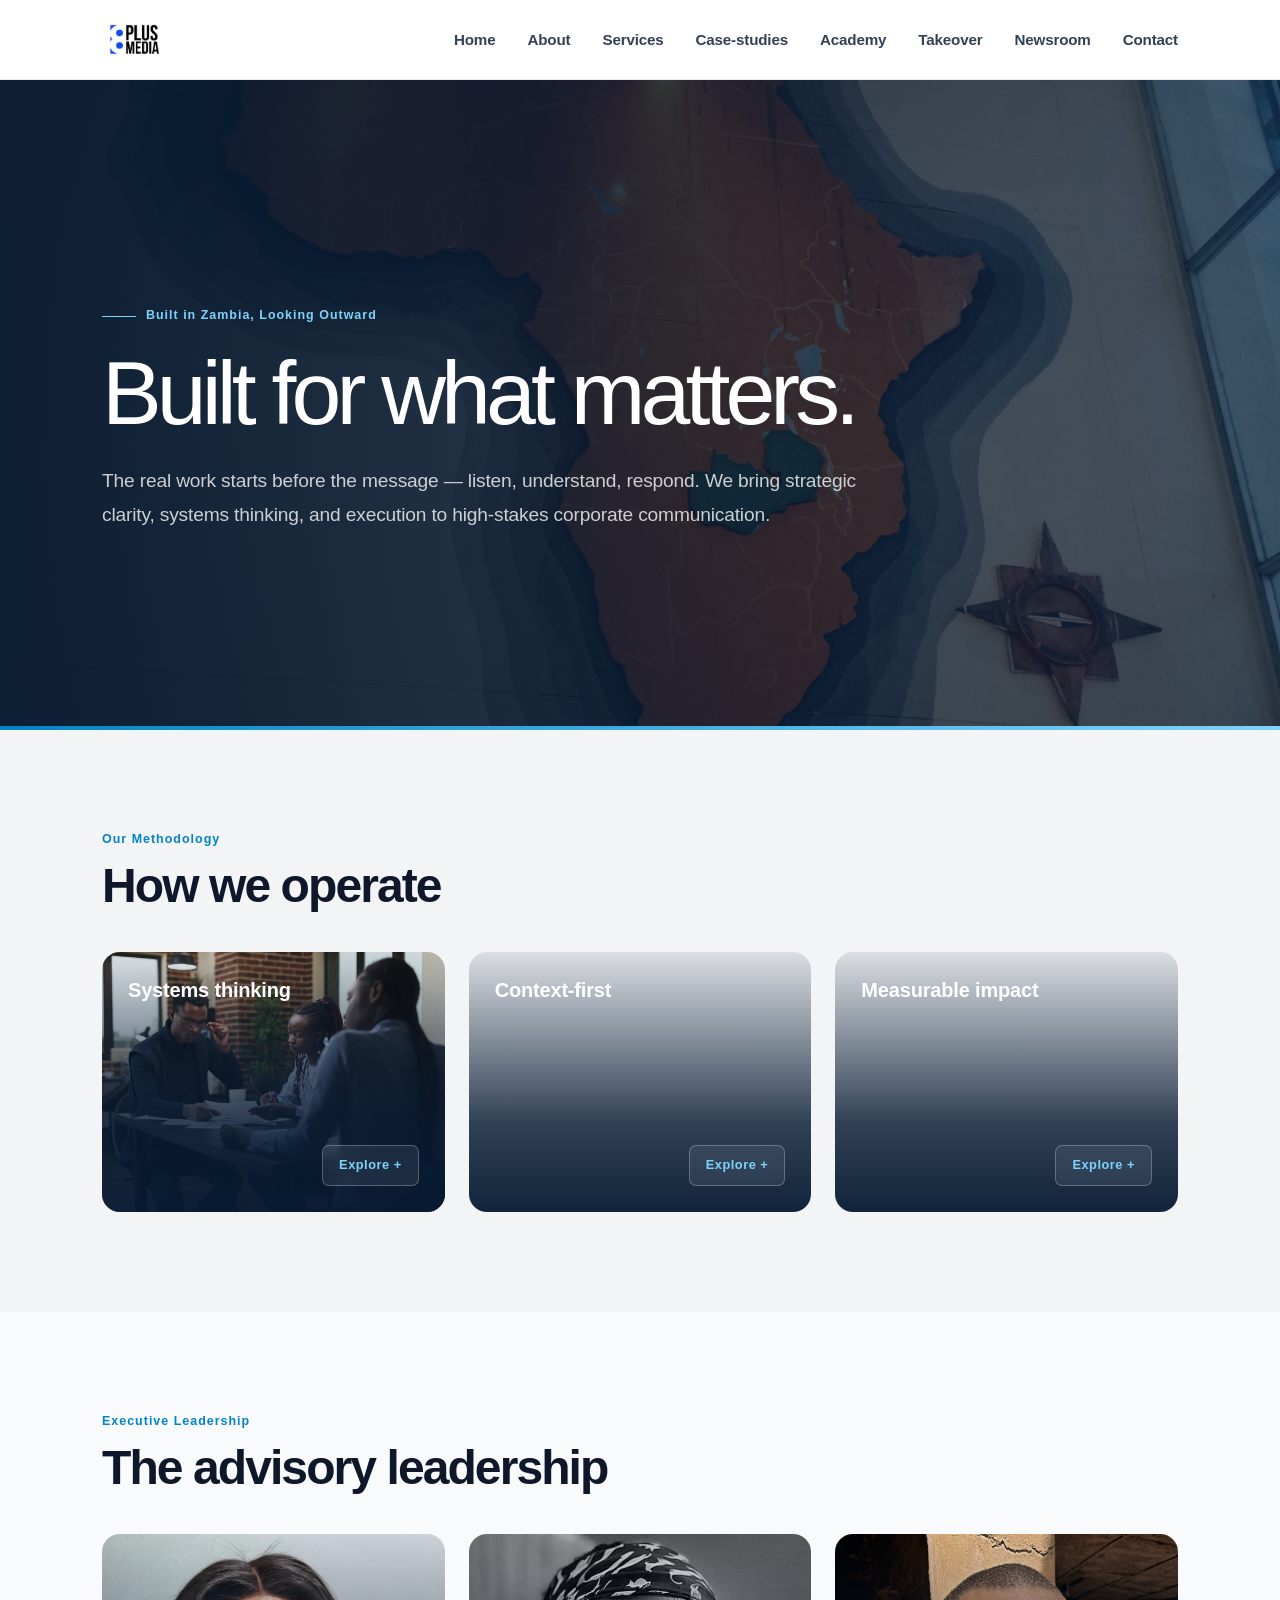
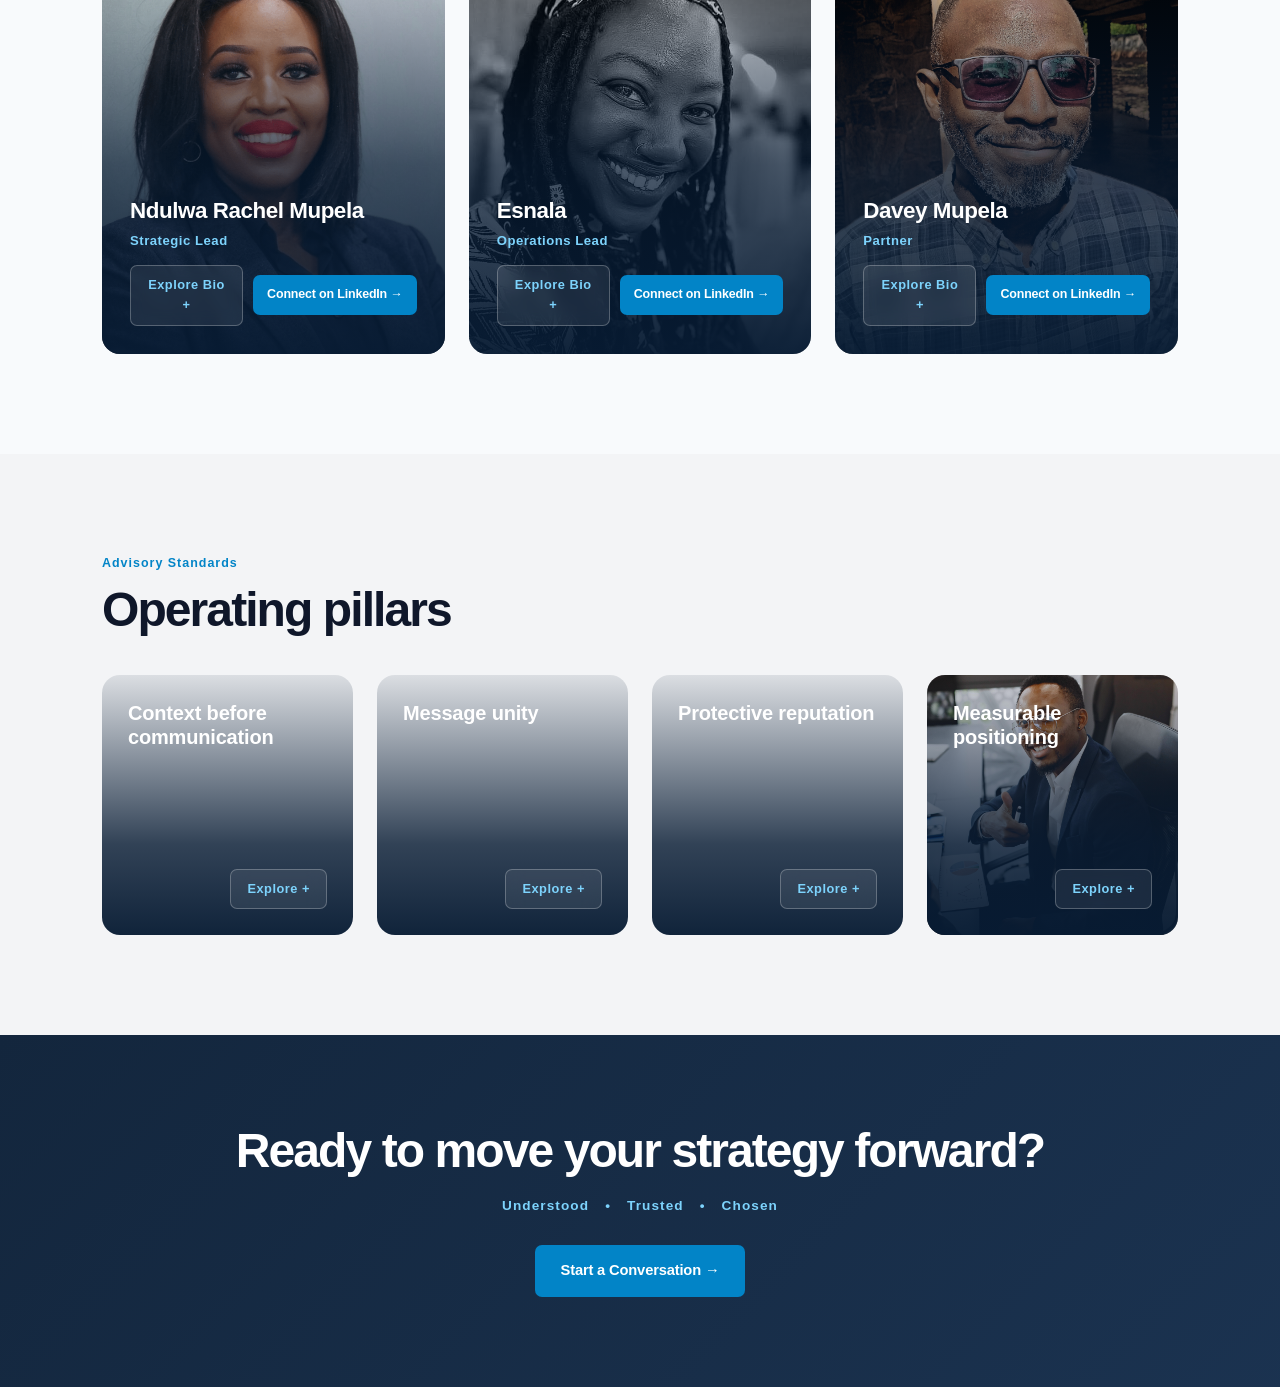
==== commit 0addf5e0: "Update about.html" ====
--- a/about.html
+++ b/about.html
@@ -24,7 +24,7 @@
                     rgba(7, 27, 51, 0.88) 42%,
                     rgba(7, 27, 51, 0.58) 100%
                 ),
-                url('https://images.unsplash.com/photo-1497366216548-37526070297c?auto=format&fit=crop&w=1920&q=80')
+                url('Map.jpeg')
                 center / cover no-repeat;
             color: #ffffff;
         }
@@ -109,7 +109,7 @@
         }
 
         .card-app-1::before {
-            background-image: url('https://images.unsplash.com/photo-1507679799987-c73779587ccf?auto=format&fit=crop&w=800&q=80');
+            background-image: url('brainstorm.jpg');
         }
 
         .card-app-2::before {
@@ -133,7 +133,7 @@
         }
 
         .card-pil-4::before {
-            background-image: url('https://images.unsplash.com/photo-1521737604893-d14cc237f11d?auto=format&fit=crop&w=800&q=80');
+            background-image: url('happy boss.jpg');
         }
 
         .card-title {
@@ -267,7 +267,7 @@
          * when you have it.
          */
         .leader-3-img::before {
-            background-image: url('https://images.unsplash.com/photo-1500648767791-00dcc994a43e?auto=format&fit=crop&w=900&q=80');
+            background-image: url('Mupela.jpeg');
         }
 
         .leader-content {
@@ -434,7 +434,7 @@
                         rgba(7, 27, 51, 0.84) 0%,
                         rgba(7, 27, 51, 0.94) 100%
                     ),
-                    url('https://images.unsplash.com/photo-1497366216548-37526070297c?auto=format&fit=crop&w=1000&q=80')
+                    url('Map.jpeg')
                     center / cover no-repeat;
             }
 
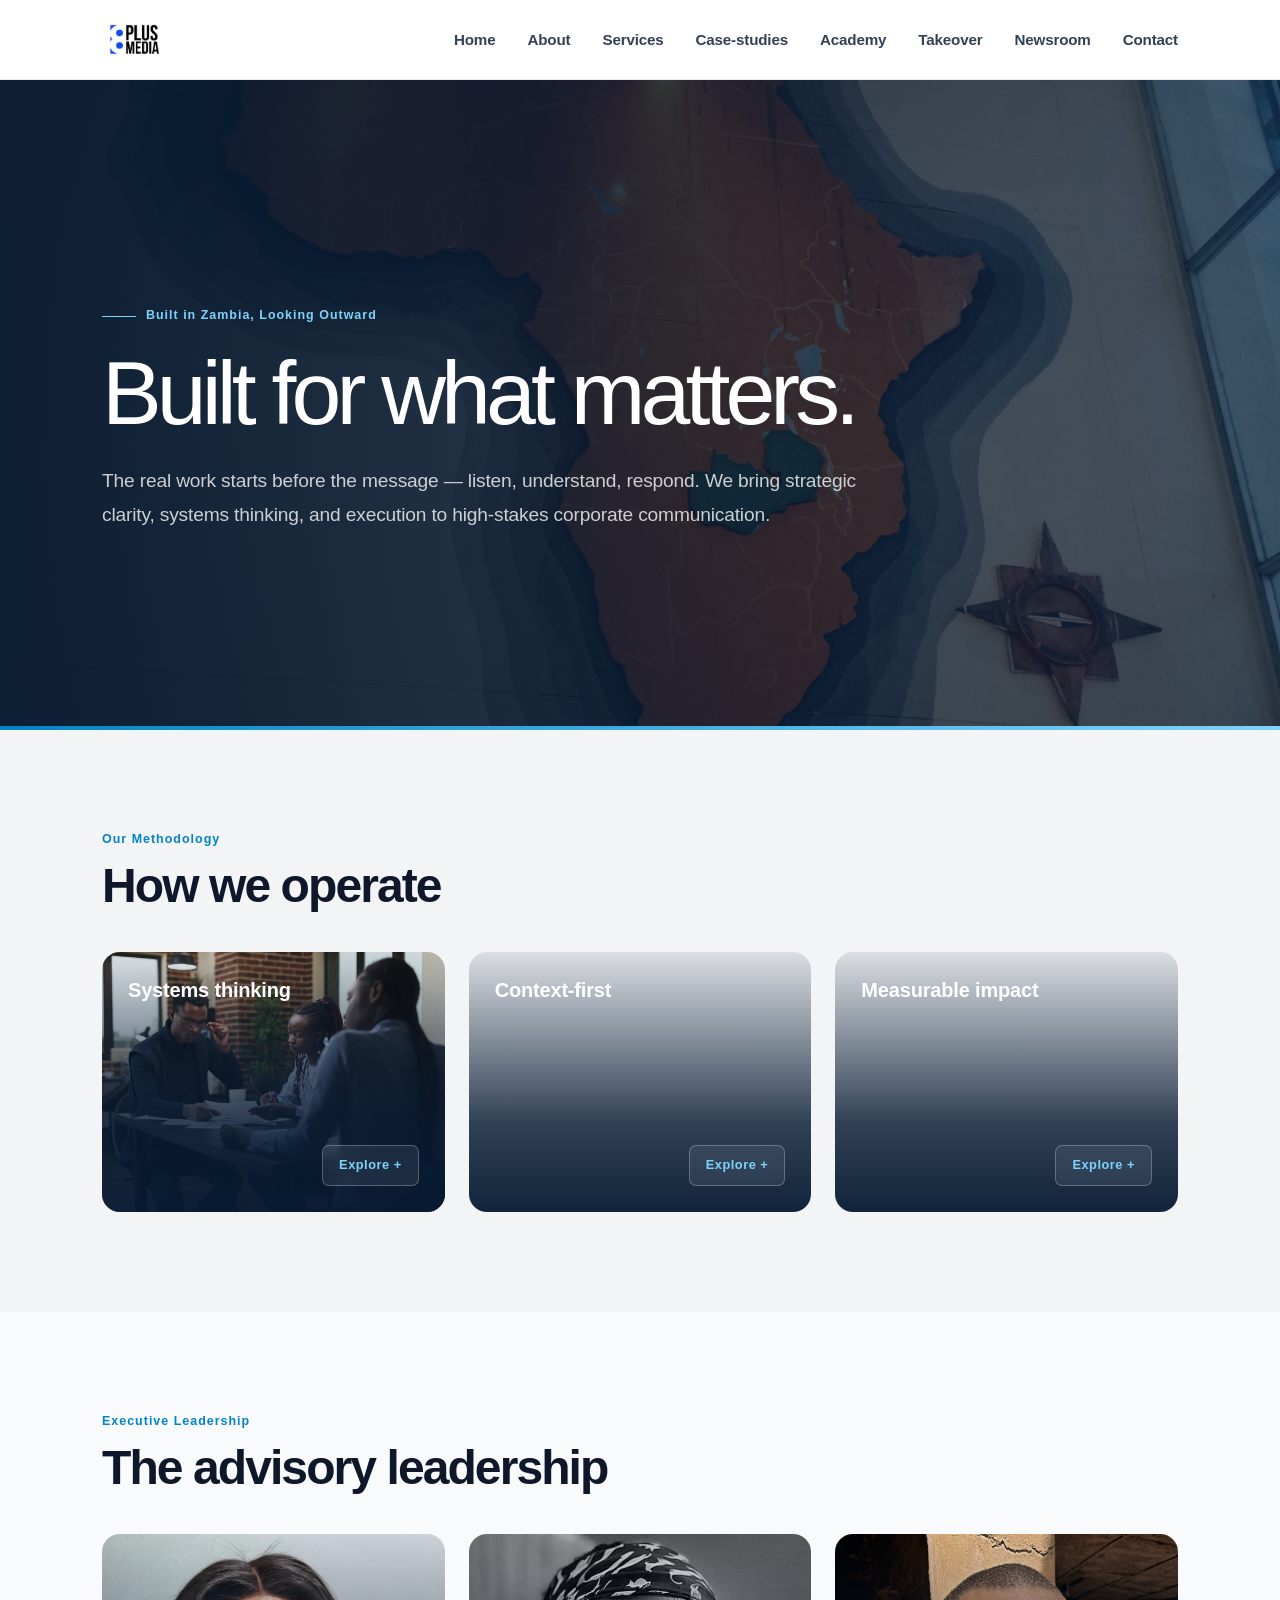
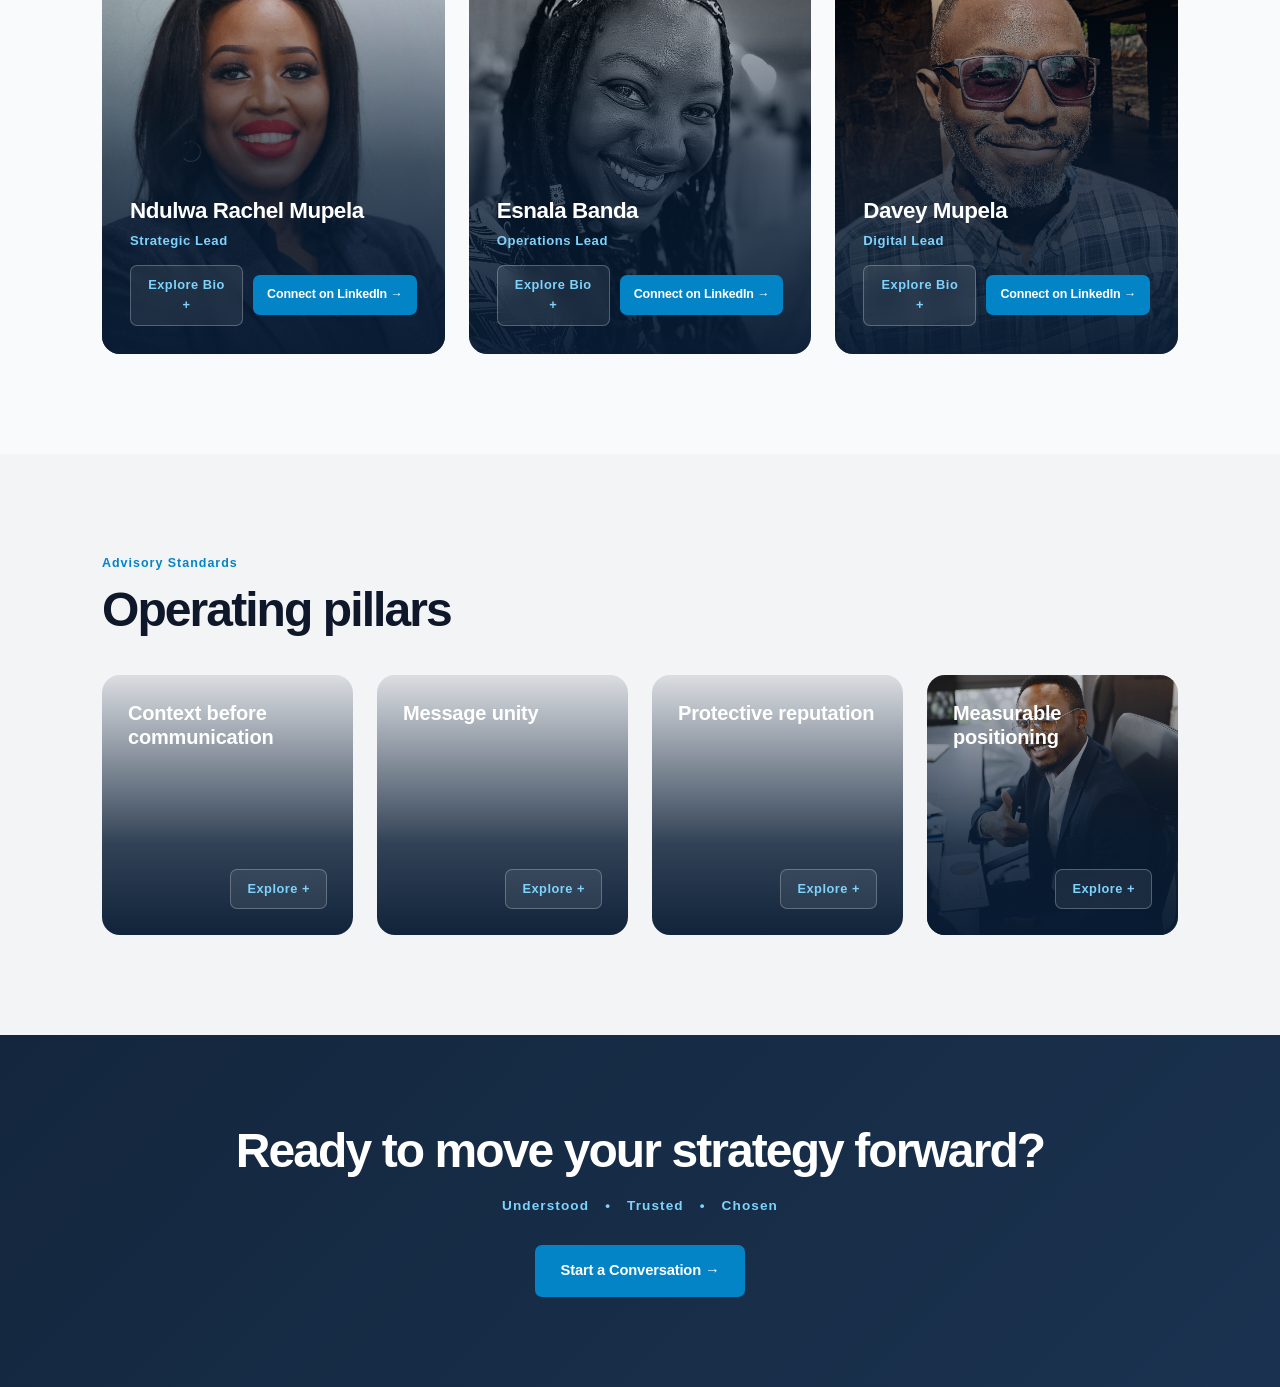
==== commit 3ab8fb92: "Update about.html" ====
--- a/about.html
+++ b/about.html
@@ -679,7 +679,7 @@
                             <div class="leader-revealed-bio">
 
                                 <div class="leader-bio-text">
-                                    Specialises in executive positioning, crisis protocol, stakeholder intelligence, and integrated corporate narratives. Advises institutional leadership and financial entities across Southern Africa.
+                                    Rachel leads Eightplus Media's strategic direction, bringing over a decade of experience in strategic communications, corporate affairs, stakeholder engagement and editorial development. She guides the development of communication strategies and integrated solutions that connect organisational objectives with meaningful impact.
                                 </div>
 
                             </div>
@@ -691,7 +691,7 @@
                                 </button>
 
                                 <a
-                                    href="https://linkedin.com"
+                                    href="www.linkedin.com/in/ndulwam"
                                     target="_blank"
                                     rel="noopener"
                                     class="linkedin-link"
@@ -714,7 +714,7 @@
                         <div class="leader-content">
 
                             <h3 class="leader-name">
-                                Esnala
+                                Esnala Banda
                             </h3>
 
                             <p class="leader-role-title">
@@ -724,7 +724,7 @@
                             <div class="leader-revealed-bio">
 
                                 <div class="leader-bio-text">
-                                    Directs operational execution, engagement workflows, and client service delivery across core accounts. Ensures project execution and operational alignment across advisory mandates.
+                                    Esnala brings a research-driven approach to project coordination, strategic development and content creation. She focuses on turning information and insights into clear, purposeful narratives, supporting the research, thinking and execution behind Eightplus projects.
                                 </div>
 
                             </div>
@@ -736,7 +736,7 @@
                                 </button>
 
                                 <a
-                                    href="https://linkedin.com"
+                                    href="https://www.linkedin.com/in/esnala-banda-42305536/"
                                     target="_blank"
                                     rel="noopener"
                                     class="linkedin-link"
@@ -763,13 +763,13 @@
                             </h3>
 
                             <p class="leader-role-title">
-                                Partner
+                                Digital Lead
                             </p>
 
                             <div class="leader-revealed-bio">
 
                                 <div class="leader-bio-text">
-                                    Add Davey's professional profile and area of responsibility here.
+                                    Davey drives Eightplus Media's digital content and social media activities, bringing ideas to life through creative content development and digital storytelling. He focuses on building engaging online experiences and helping brands communicate consistently across digital platforms.
                                 </div>
 
                             </div>
@@ -781,7 +781,7 @@
                                 </button>
 
                                 <a
-                                    href="https://linkedin.com"
+                                    href="https://www.linkedin.com/in/davey-alvin-mupela-b3469965/"
                                     target="_blank"
                                     rel="noopener"
                                     class="linkedin-link"
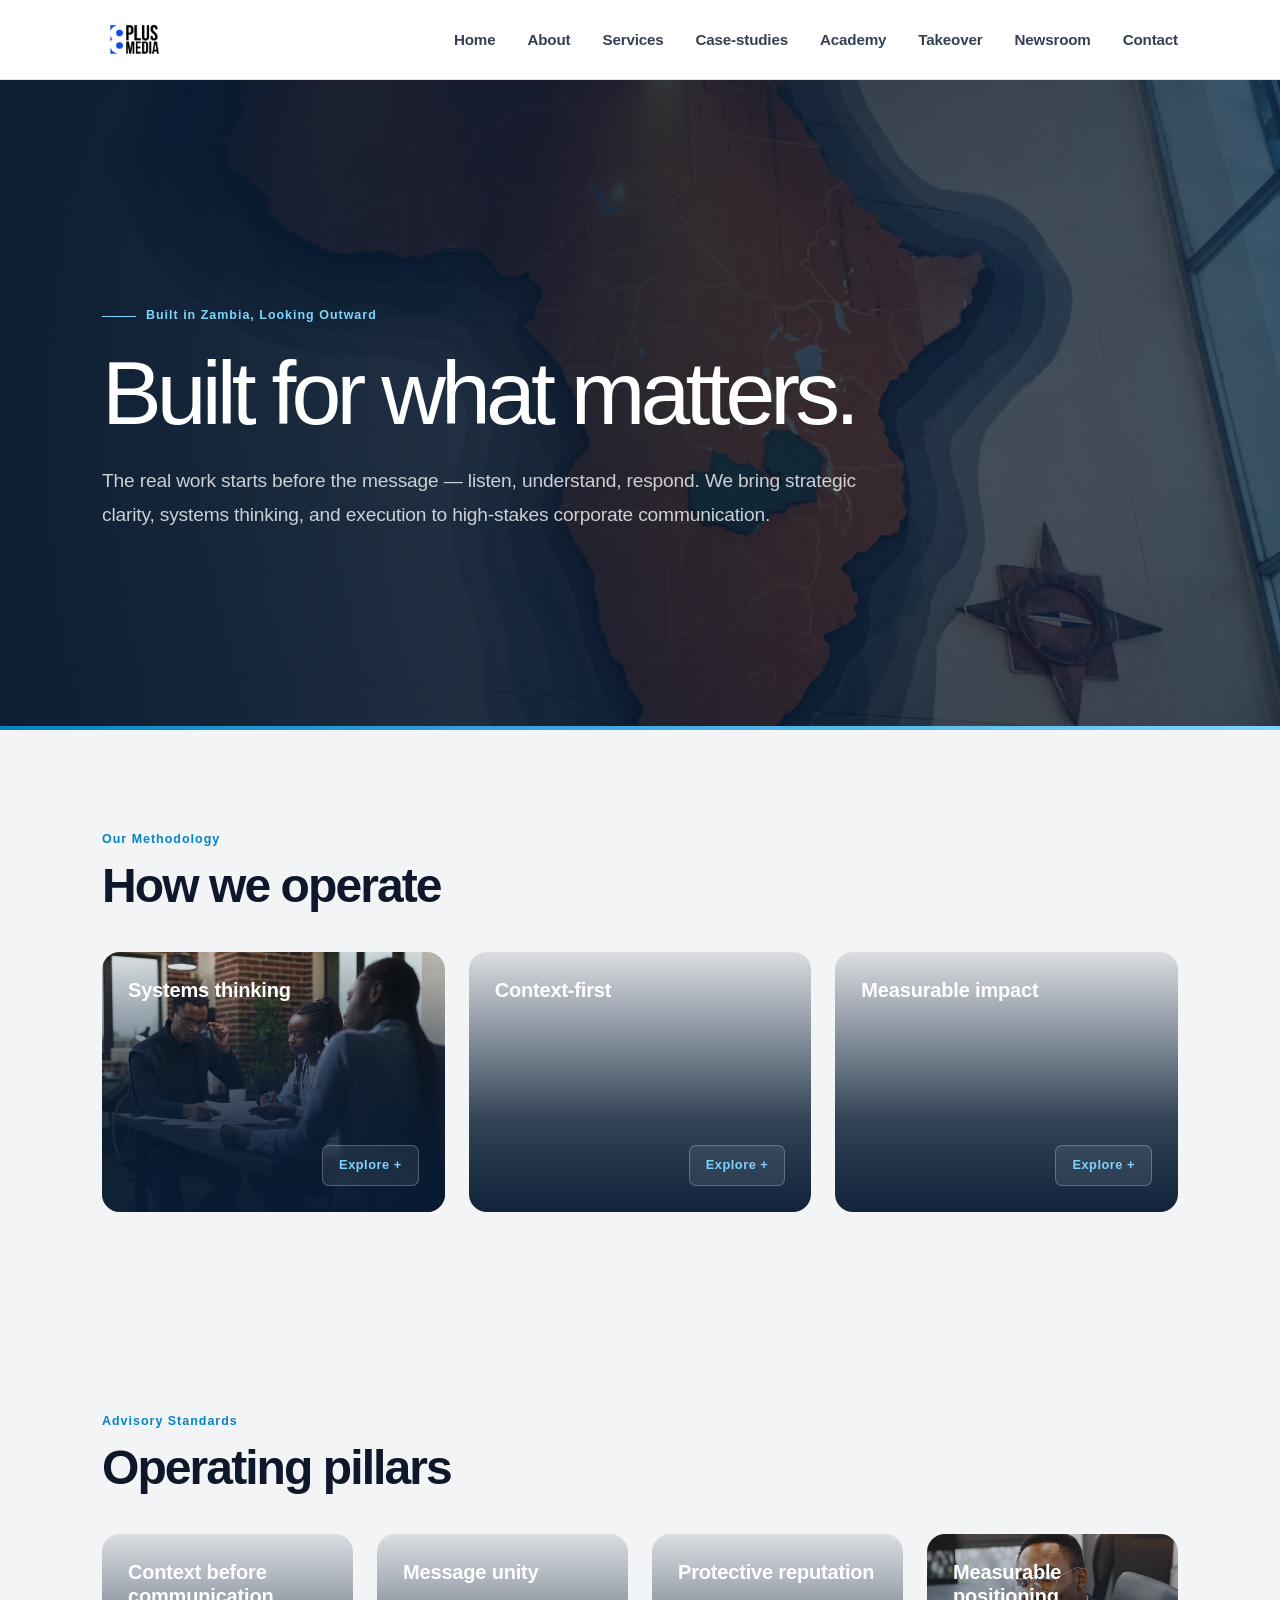
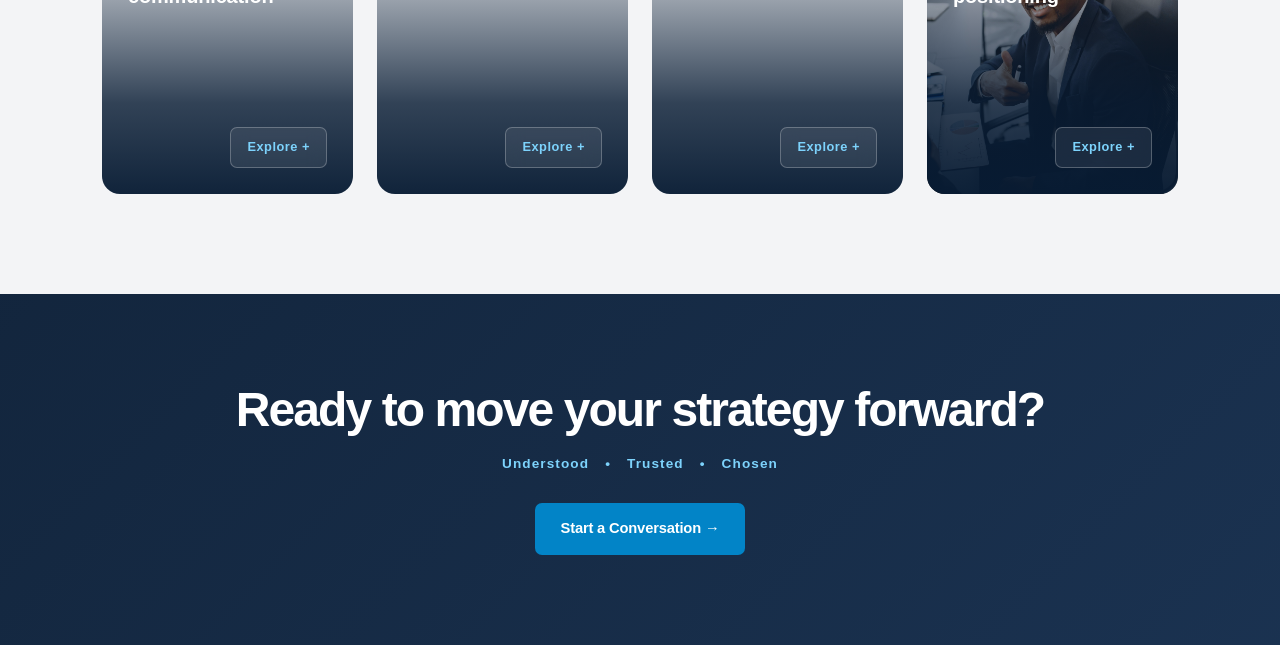
==== commit 9cbb1306: "Update about.html" ====
--- a/about.html
+++ b/about.html
@@ -203,144 +203,6 @@
         }
 
         /* =========================
-           LEADERSHIP
-        ========================= */
-
-        .leader-card {
-            position: relative;
-            min-height: 420px;
-            display: flex;
-            flex-direction: column;
-            justify-content: flex-end;
-            padding: 28px;
-            overflow: hidden;
-            border-radius: var(--radius-lg);
-            color: #ffffff;
-            cursor: pointer;
-            isolation: isolate;
-            transition: transform 0.3s ease, box-shadow 0.3s ease;
-        }
-
-        .leader-card::before {
-            content: '';
-            position: absolute;
-            inset: 0;
-            z-index: -2;
-            background-size: cover;
-            background-position: center top;
-            transition: transform 0.5s ease;
-        }
-
-        .leader-card::after {
-            content: '';
-            position: absolute;
-            inset: 0;
-            z-index: -1;
-            background: linear-gradient(
-                180deg,
-                rgba(7, 27, 51, 0.05) 0%,
-                rgba(7, 27, 51, 0.72) 55%,
-                rgba(7, 27, 51, 0.96) 100%
-            );
-        }
-
-        .leader-card:hover {
-            transform: translateY(-6px);
-            box-shadow: 0 25px 45px -20px rgba(7, 27, 51, 0.4);
-        }
-
-        .leader-card:hover::before {
-            transform: scale(1.03);
-        }
-
-        .leader-1-img::before {
-            background-image: url('Ndulwa.png');
-        }
-
-        .leader-2-img::before {
-            background-image: url('Nala.jpeg');
-        }
-
-        /*
-         * Davey Mupela
-         * Replace this image URL with Davey's actual portrait
-         * when you have it.
-         */
-        .leader-3-img::before {
-            background-image: url('Mupela.jpeg');
-        }
-
-        .leader-content {
-            width: 100%;
-        }
-
-        .leader-name {
-            margin: 0 0 5px;
-            color: #ffffff;
-            font-size: 1.4rem;
-            font-weight: 650;
-            line-height: 1.2;
-            letter-spacing: -0.02em;
-        }
-
-        .leader-role-title {
-            margin: 0;
-            color: var(--accent-blue);
-            font-size: 0.82rem;
-            font-weight: 600;
-            letter-spacing: 0.04em;
-        }
-
-        .leader-revealed-bio {
-            display: none;
-            margin-top: 14px;
-            padding-top: 14px;
-            border-top: 1px solid rgba(255, 255, 255, 0.2);
-            animation: fadeIn 0.25s ease;
-        }
-
-        .leader-bio-text {
-            margin-bottom: 8px;
-            color: rgba(255, 255, 255, 0.82);
-            font-size: 0.88rem;
-            line-height: 1.55;
-        }
-
-        .leader-card.is-expanded .leader-revealed-bio {
-            display: block;
-        }
-
-        .leader-footer {
-            display: flex;
-            justify-content: space-between;
-            align-items: center;
-            gap: 10px;
-            width: 100%;
-            margin-top: 14px;
-        }
-
-        .linkedin-link {
-            display: inline-flex;
-            align-items: center;
-            justify-content: center;
-            gap: 5px;
-            min-height: 40px;
-            padding: 9px 14px;
-            border-radius: var(--radius-sm);
-            background: var(--primary);
-            color: #ffffff;
-            font-size: 0.78rem;
-            font-weight: 650;
-            white-space: nowrap;
-            transition: background 0.2s ease;
-        }
-
-        .linkedin-link:hover {
-            background: var(--primary-hover);
-            color: #ffffff;
-        }
-
-        /* =========================
            CLOSING BANNER
         ========================= */
 
@@ -645,165 +507,6 @@
 
 
         <!-- =========================
-             LEADERSHIP
-        ========================= -->
-
-        <section class="page-section section-alt about-section">
-
-            <div class="container">
-
-                <span class="section-tag">
-                    Executive Leadership
-                </span>
-
-                <h2 class="section-title">
-                    The advisory leadership
-                </h2>
-
-                <div class="grid-leaders">
-
-                    <!-- NDULWA -->
-
-                    <div class="leader-card leader-1-img">
-
-                        <div class="leader-content">
-
-                            <h3 class="leader-name">
-                                Ndulwa Rachel Mupela
-                            </h3>
-
-                            <p class="leader-role-title">
-                                Strategic Lead
-                            </p>
-
-                            <div class="leader-revealed-bio">
-
-                                <div class="leader-bio-text">
-                                    Rachel leads Eightplus Media's strategic direction, bringing over a decade of experience in strategic communications, corporate affairs, stakeholder engagement and editorial development. She guides the development of communication strategies and integrated solutions that connect organisational objectives with meaningful impact.
-                                </div>
-
-                            </div>
-
-                            <div class="leader-footer">
-
-                                <button class="explore-btn" type="button">
-                                    Explore Bio +
-                                </button>
-
-                                <a
-                                    href="www.linkedin.com/in/ndulwam"
-                                    target="_blank"
-                                    rel="noopener"
-                                    class="linkedin-link"
-                                    onclick="event.stopPropagation();"
-                                >
-                                    Connect on LinkedIn →
-                                </a>
-
-                            </div>
-
-                        </div>
-
-                    </div>
-
-
-                    <!-- ESNALA -->
-
-                    <div class="leader-card leader-2-img">
-
-                        <div class="leader-content">
-
-                            <h3 class="leader-name">
-                                Esnala Banda
-                            </h3>
-
-                            <p class="leader-role-title">
-                                Operations Lead
-                            </p>
-
-                            <div class="leader-revealed-bio">
-
-                                <div class="leader-bio-text">
-                                    Esnala brings a research-driven approach to project coordination, strategic development and content creation. She focuses on turning information and insights into clear, purposeful narratives, supporting the research, thinking and execution behind Eightplus projects.
-                                </div>
-
-                            </div>
-
-                            <div class="leader-footer">
-
-                                <button class="explore-btn" type="button">
-                                    Explore Bio +
-                                </button>
-
-                                <a
-                                    href="https://www.linkedin.com/in/esnala-banda-42305536/"
-                                    target="_blank"
-                                    rel="noopener"
-                                    class="linkedin-link"
-                                    onclick="event.stopPropagation();"
-                                >
-                                    Connect on LinkedIn →
-                                </a>
-
-                            </div>
-
-                        </div>
-
-                    </div>
-
-
-                    <!-- DAVEY -->
-
-                    <div class="leader-card leader-3-img">
-
-                        <div class="leader-content">
-
-                            <h3 class="leader-name">
-                                Davey Mupela
-                            </h3>
-
-                            <p class="leader-role-title">
-                                Digital Lead
-                            </p>
-
-                            <div class="leader-revealed-bio">
-
-                                <div class="leader-bio-text">
-                                    Davey drives Eightplus Media's digital content and social media activities, bringing ideas to life through creative content development and digital storytelling. He focuses on building engaging online experiences and helping brands communicate consistently across digital platforms.
-                                </div>
-
-                            </div>
-
-                            <div class="leader-footer">
-
-                                <button class="explore-btn" type="button">
-                                    Explore Bio +
-                                </button>
-
-                                <a
-                                    href="https://www.linkedin.com/in/davey-alvin-mupela-b3469965/"
-                                    target="_blank"
-                                    rel="noopener"
-                                    class="linkedin-link"
-                                    onclick="event.stopPropagation();"
-                                >
-                                    Connect on LinkedIn →
-                                </a>
-
-                            </div>
-
-                        </div>
-
-                    </div>
-
-                </div>
-
-            </div>
-
-        </section>
-
-
-        <!-- =========================
              OPERATING PILLARS
         ========================= -->
 
